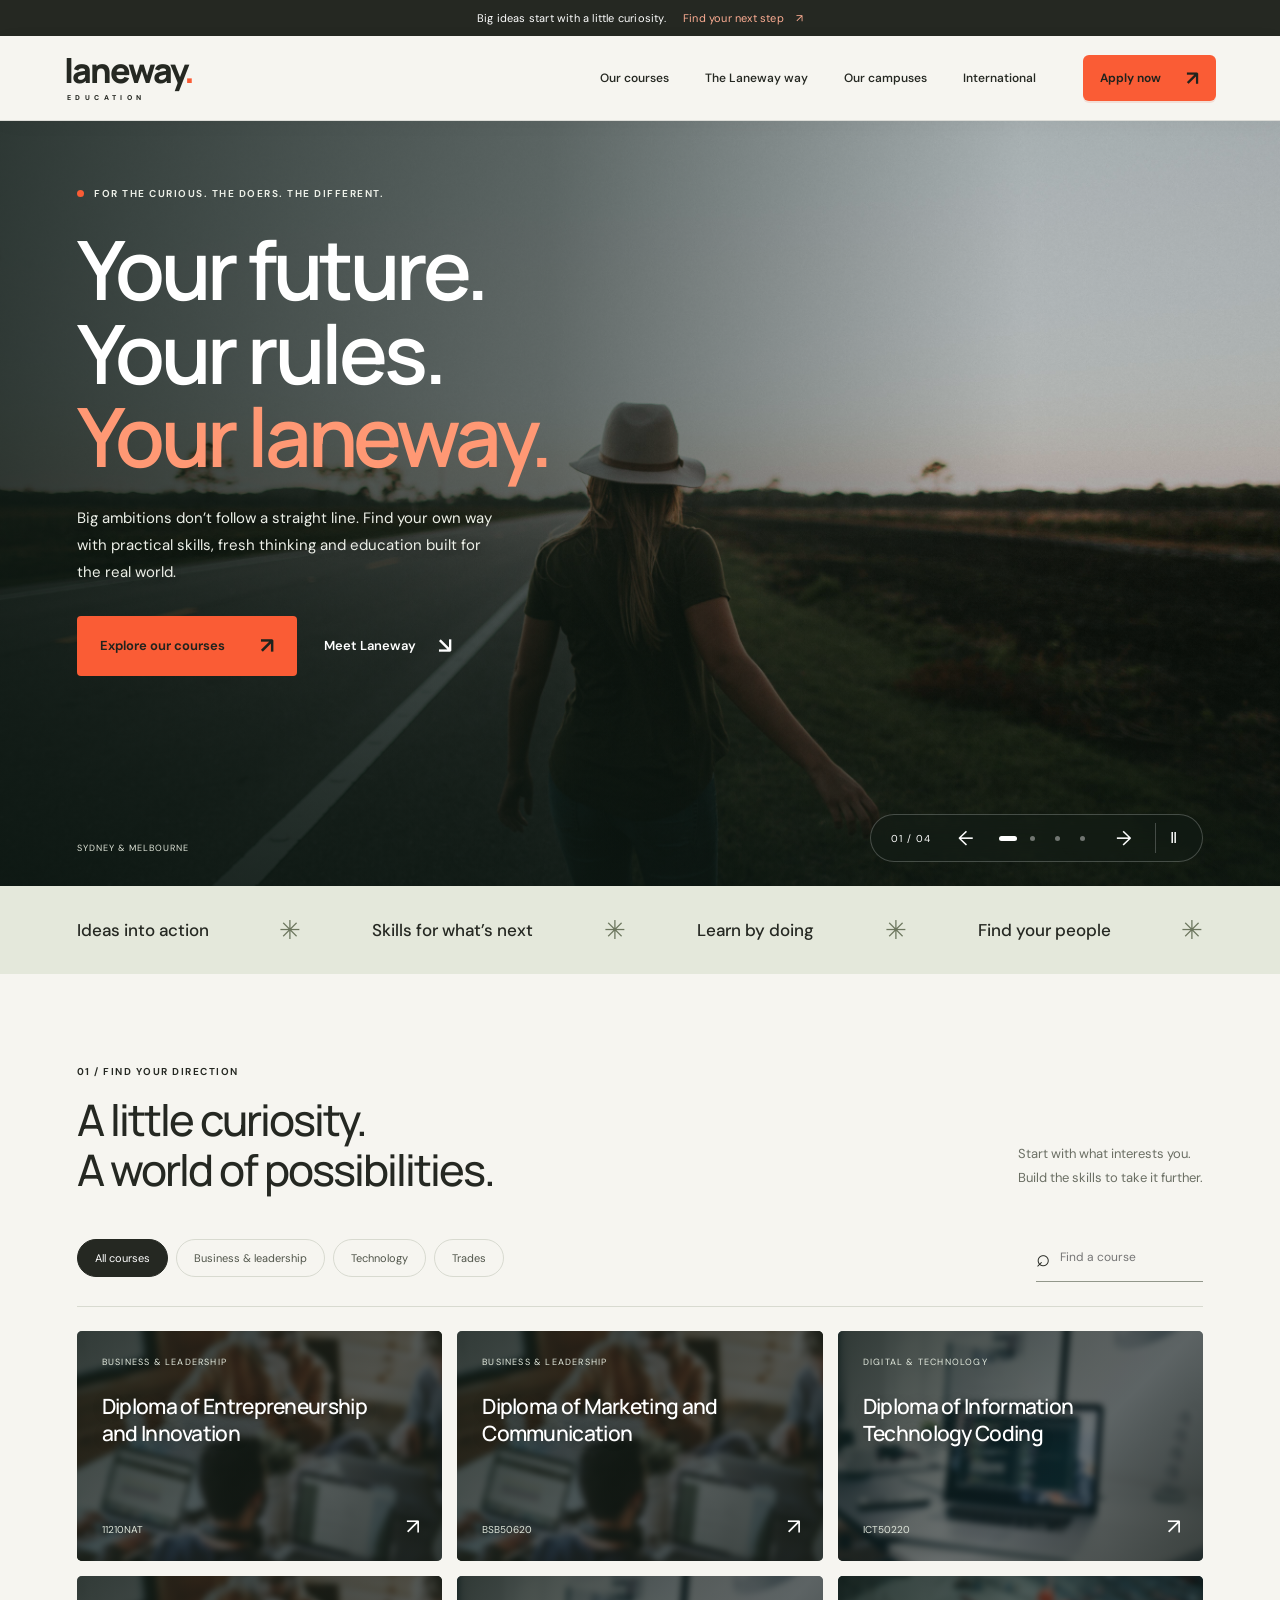
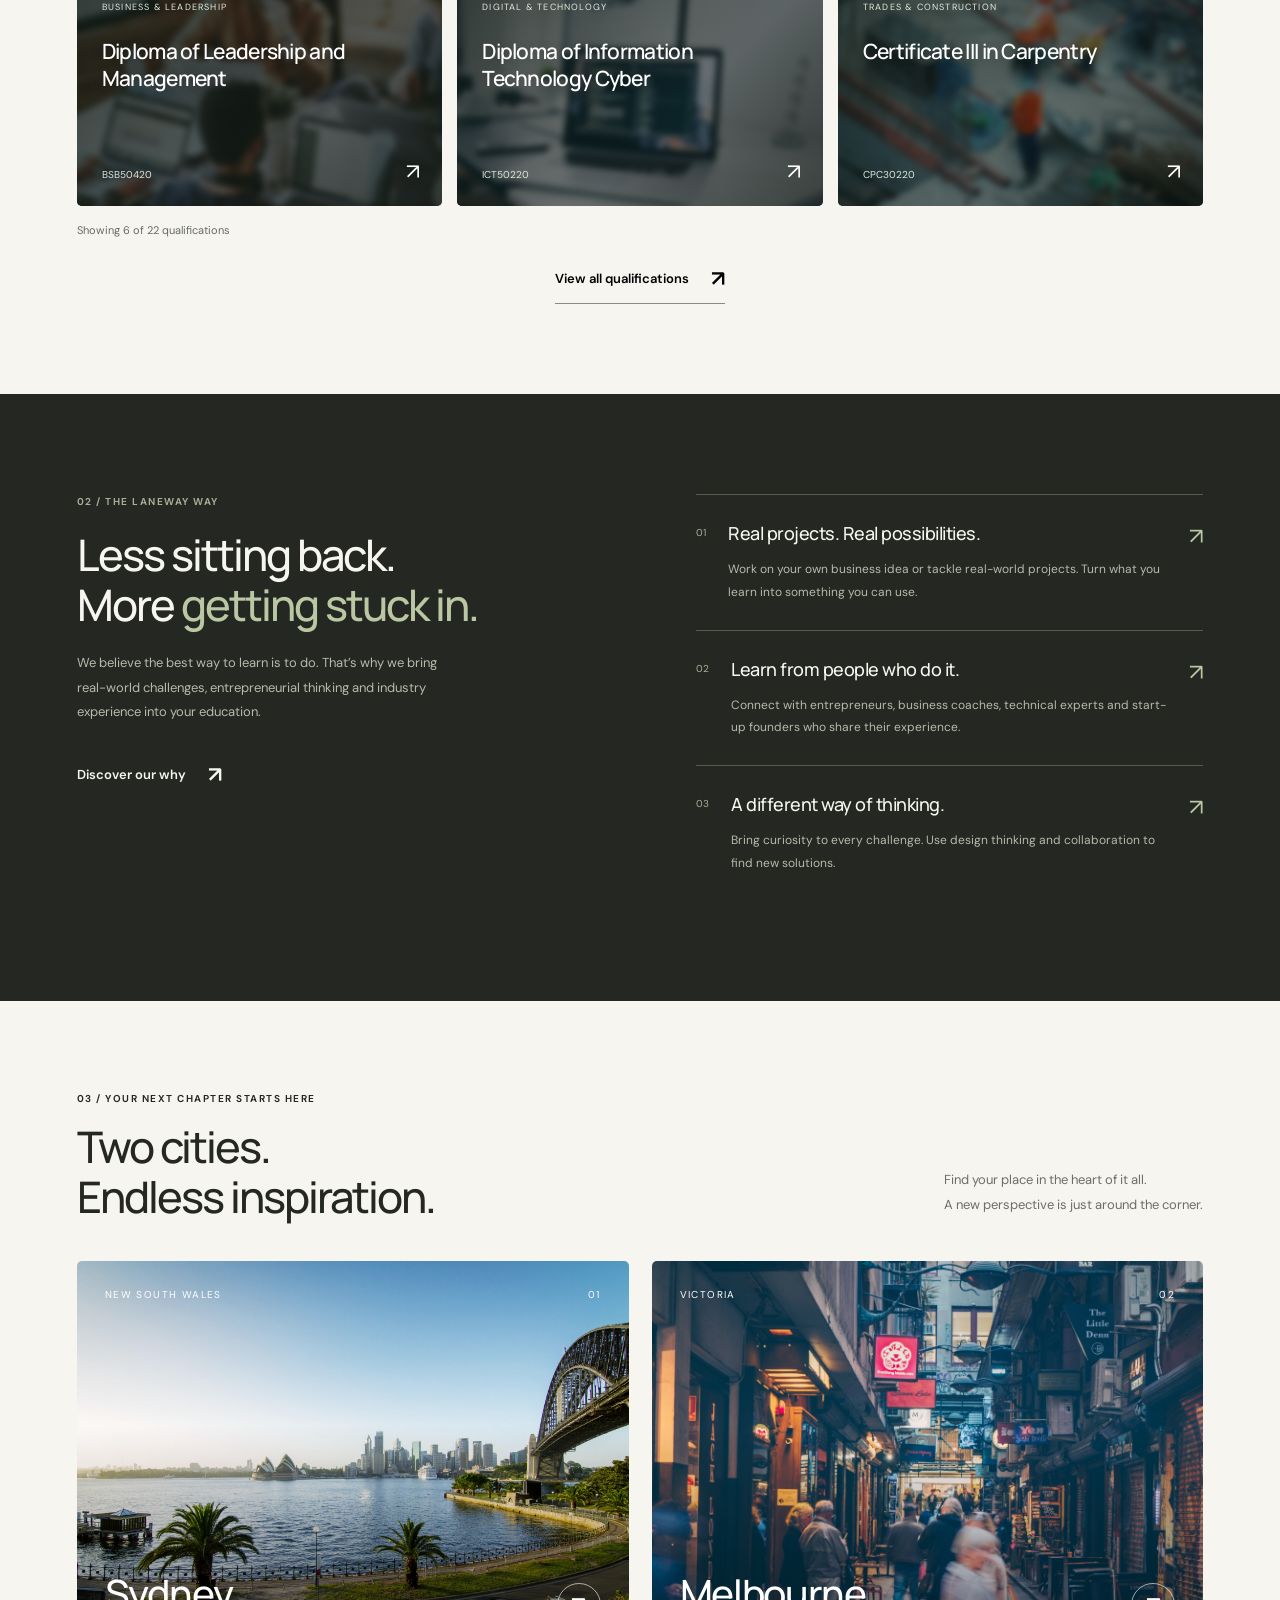
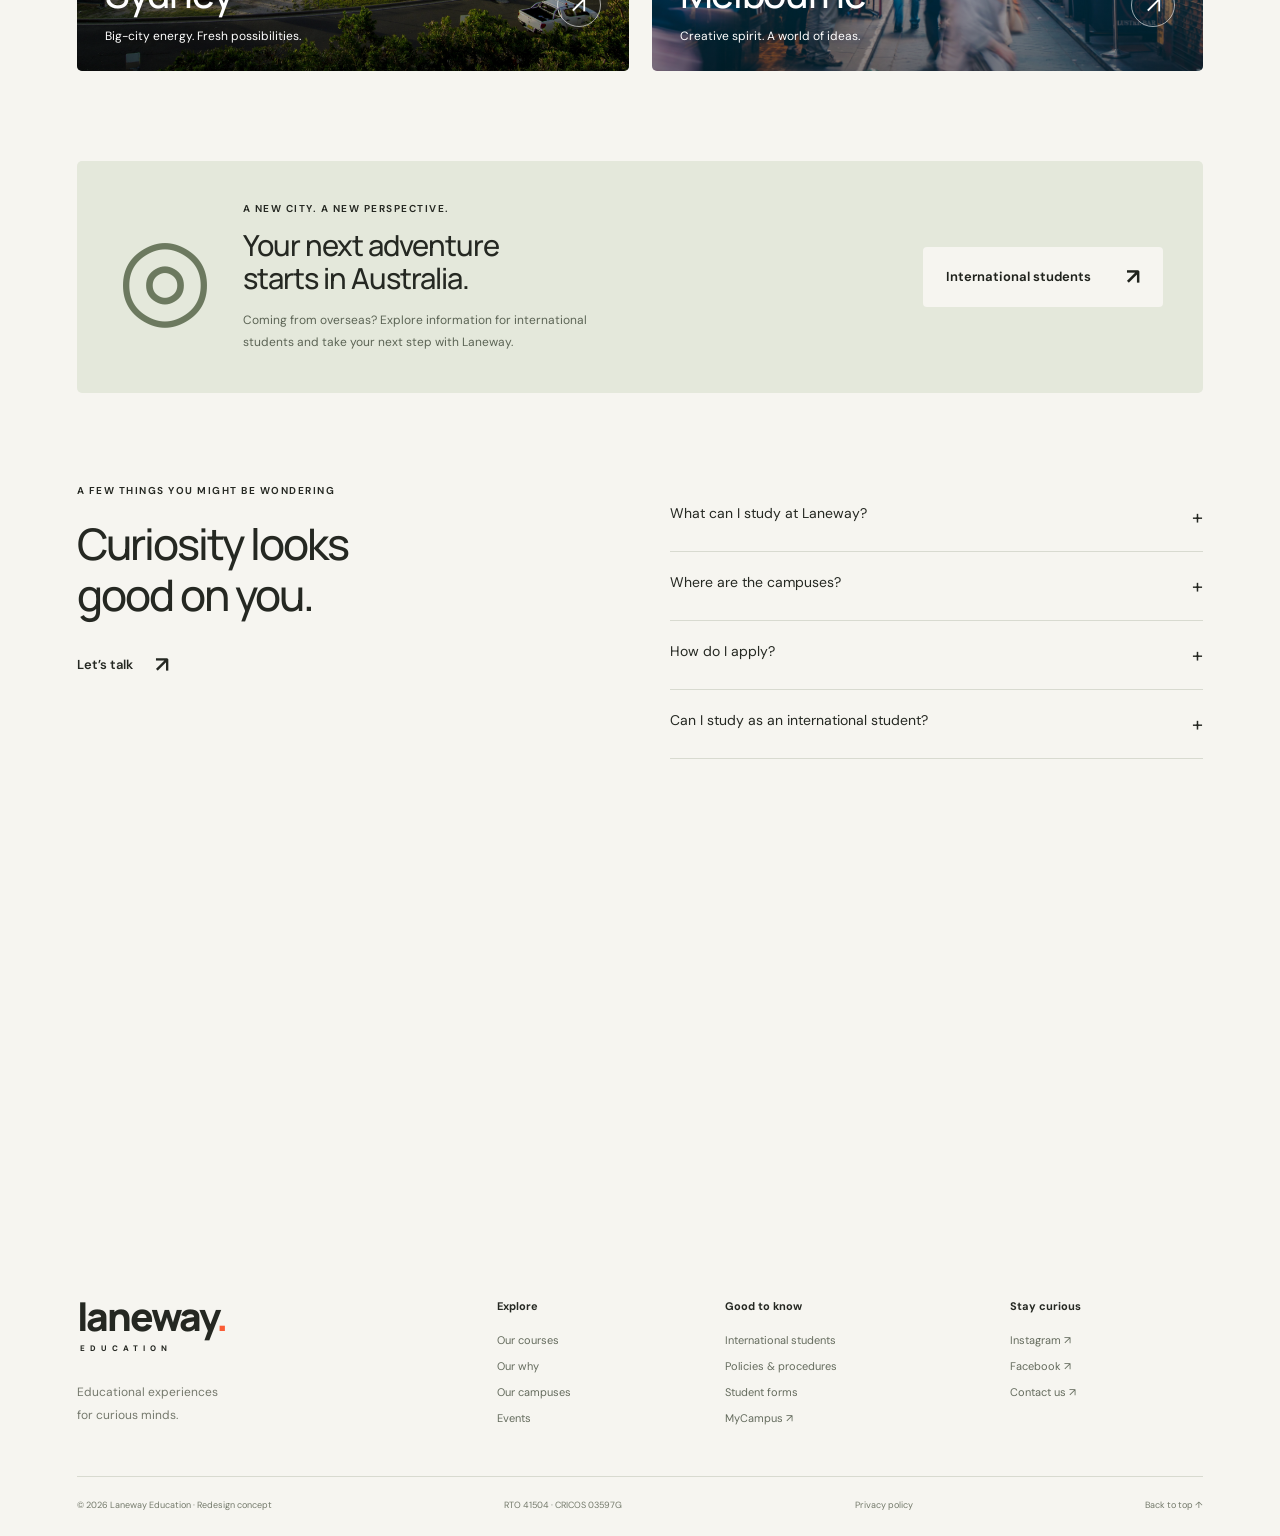
==== index.html @ 15b021ac "First draft" ====
<!doctype html>
<html lang="en"><head><meta charset="utf-8"><meta name="viewport" content="width=device-width,initial-scale=1"><meta name="description" content="Explore a different way to learn at Laneway Education. Discover courses in business, marketing, leadership, technology and trades in Sydney and Melbourne."><title>Laneway — Make your own way.</title><link rel="stylesheet" href="styles.css?v=carousel-5"><script defer src="app.js?v=carousel-5"></script></head>
<body><a class="skip" href="#main">Skip to content</a>
<div class="announcement">Big ideas start with a little curiosity. <a href="#courses">Find your next step <span>↗</span></a></div>
<header class="site-header"><div class="header-inner"><a href="index.html" class="brand" aria-label="Laneway Education home">laneway<span class="brand-dot">.</span><small>EDUCATION</small></a><button class="menu-toggle" aria-label="Open navigation" aria-expanded="false" aria-controls="navigation"><span class="menu-label">Menu</span><span class="menu-icon" aria-hidden="true"></span></button><nav id="navigation"><a href="#courses">Our courses</a><a href="#approach">The Laneway way</a><a href="#campuses">Our campuses</a><a href="https://laneway.edu.au/international-students/">International</a><a class="mobile-apply" href="https://www.apply.laneway.edu.au/">Start your application <span>↗</span></a></nav><a class="button small header-apply" href="https://www.apply.laneway.edu.au/">Apply now <span>↗</span></a></div></header>
<main id="main"><section class="hero"><div class="hero-copy"><div class="eyebrow"><span class="live-dot"></span> FOR THE CURIOUS. THE DOERS. THE DIFFERENT.</div><h1>Your future.<br>Your rules.<br><span>Your laneway.</span></h1><p>Big ambitions don’t follow a straight line. Find your own way with practical skills, fresh thinking and education built for the real world.</p><div class="hero-actions"><a class="button" href="#courses">Explore our courses <span>↗</span></a><a class="text-link" href="#approach">Meet Laneway <span>↘</span></a></div><div class="hero-bottom"><span>SYDNEY & MELBOURNE</span><span>Scroll to discover ↓</span></div></div><div class="hero-visual image-frame" aria-hidden="true"><img class="hero-slide is-active" src="assets/hero.jpg" alt="" fetchpriority="high"><img class="hero-slide" src="assets/hero-collaboration.jpg" alt=""><img class="hero-slide" src="assets/hero-learning.jpg" alt=""><img class="hero-slide" src="assets/sydney.jpg" alt=""><div class="image-shade"></div></div>
<div class="carousel-controls" role="group" aria-label="Hero slideshow controls"><span class="slide-count" aria-hidden="true">01 / 04</span><button class="slide-arrow" id="slide-prev" aria-label="Previous image">←</button><div class="slide-dots" role="group" aria-label="Choose hero image"><button class="is-active" aria-label="Show image 1: Your own path" aria-pressed="true"></button><button aria-label="Show image 2: Collaboration" aria-pressed="false"></button><button aria-label="Show image 3: Learning together" aria-pressed="false"></button><button aria-label="Show image 4: Sydney" aria-pressed="false"></button></div><button class="slide-arrow" id="slide-next" aria-label="Next image">→</button><button id="slide-pause" aria-label="Pause slideshow">Ⅱ</button></div><span class="sr-only" id="slide-announcement" aria-live="polite"></span></section>
<div class="subject-strip" aria-label="Study areas"><span>Ideas into action</span><i>✳</i><span>Skills for what’s next</span><i>✳</i><span>Learn by doing</span><i>✳</i><span>Find your people</span><i>✳</i></div>
<section class="courses section" id="courses"><div class="section-heading reveal"><div><div class="eyebrow">01 / FIND YOUR DIRECTION</div><h2>A little curiosity.<br>A world of possibilities.</h2></div><p>Start with what interests you.<br>Build the skills to take it further.</p></div><div class="course-tools"><div class="filters" role="group" aria-label="Filter courses"><button class="active" data-filter="All" aria-pressed="true">All courses</button><button data-filter="Business" aria-pressed="false">Business & leadership</button><button data-filter="Technology" aria-pressed="false">Technology</button><button data-filter="Trade" aria-pressed="false">Trades</button></div><label class="search"><span aria-hidden="true">⌕</span><input id="course-search" type="search" placeholder="Find a course" aria-label="Search courses"></label></div><div id="course-grid" class="course-grid"></div><p id="course-status" class="course-status" aria-live="polite"></p><button class="text-link more-courses" id="show-all">View all qualifications <span>↗</span></button></section>
<section class="approach section" id="approach"><div class="approach-intro reveal"><div class="eyebrow">02 / THE LANEWAY WAY</div><h2>Less sitting back.<br>More <em>getting stuck in.</em></h2><p>We believe the best way to learn is to do. That’s why we bring real-world challenges, entrepreneurial thinking and industry experience into your education.</p><a class="text-link" href="https://laneway.edu.au/our-why/">Discover our why <span>↗</span></a></div><div class="principles"><article class="reveal"><span>01</span><div><h3>Real projects. Real possibilities.</h3><p>Work on your own business idea or tackle real-world projects. Turn what you learn into something you can use.</p></div><b>↗</b></article><article class="reveal"><span>02</span><div><h3>Learn from people who do it.</h3><p>Connect with entrepreneurs, business coaches, technical experts and start-up founders who share their experience.</p></div><b>↗</b></article><article class="reveal"><span>03</span><div><h3>A different way of thinking.</h3><p>Bring curiosity to every challenge. Use design thinking and collaboration to find new solutions.</p></div><b>↗</b></article></div></section>
<section class="campuses section" id="campuses"><div class="section-heading reveal"><div><div class="eyebrow">03 / YOUR NEXT CHAPTER STARTS HERE</div><h2>Two cities.<br>Endless inspiration.</h2></div><p>Find your place in the heart of it all.<br>A new perspective is just around the corner.</p></div><div class="campus-grid"><a class="campus image-frame reveal" href="https://laneway.edu.au/sydney-campus/"><img src="assets/sydney.jpg" alt="Sydney harbour and city skyline" loading="lazy"><div class="image-shade"></div><div class="campus-top">NEW SOUTH WALES <span>01</span></div><div class="campus-bottom"><div><h3>Sydney</h3><p>Big-city energy. Fresh possibilities.</p></div><span class="circle-arrow">↗</span></div></a><a class="campus image-frame reveal" href="https://laneway.edu.au/melbourne-campus/"><img src="assets/melbourne.jpg" alt="Melbourne city architecture" loading="lazy"><div class="image-shade"></div><div class="campus-top">VICTORIA <span>02</span></div><div class="campus-bottom"><div><h3>Melbourne</h3><p>Creative spirit. A world of ideas.</p></div><span class="circle-arrow">↗</span></div></a></div></section>
<section class="international section reveal"><span class="globe" aria-hidden="true">◎</span><div><div class="eyebrow">A NEW CITY. A NEW PERSPECTIVE.</div><h2>Your next adventure<br>starts in Australia.</h2><p>Coming from overseas? Explore information for international students and take your next step with Laneway.</p></div><a class="button light" href="https://laneway.edu.au/international-students/">International students <span>↗</span></a></section>
<section class="faq section"><div><div class="eyebrow">A FEW THINGS YOU MIGHT BE WONDERING</div><h2>Curiosity looks<br>good on you.</h2><a class="text-link" href="https://laneway.edu.au/contact/">Let’s talk <span>↗</span></a></div><div class="questions"><details><summary>What can I study at Laneway?<span>+</span></summary><p>Explore qualifications in business, entrepreneurship, marketing, leadership, project management, information technology, cyber security and trades. Use the course finder above to explore individual qualifications.</p></details><details><summary>Where are the campuses?<span>+</span></summary><p>Laneway has campuses in Sydney and Melbourne. Visit each campus page for location details and information before planning a visit.</p></details><details><summary>How do I apply?<span>+</span></summary><p>Choose a course and review its entry requirements on the official course page. When you’re ready, <a href="https://www.apply.laneway.edu.au/">start an application</a> through Laneway’s application portal.</p></details><details><summary>Can I study as an international student?<span>+</span></summary><p>Laneway provides information for international applicants. <a href="https://laneway.edu.au/international-students/">Explore international student information</a> and confirm the requirements for your chosen course with the admissions team.</p></details></div></section>
<section class="final-cta section reveal"><div class="eyebrow">YOUR NEXT MOVE IS YOURS.</div><h2>Don’t just imagine it.<br>Make your <span>own way.</span></h2><a class="button" href="https://www.apply.laneway.edu.au/">Start your application <span>↗</span></a><a class="text-link" href="https://laneway.edu.au/contact/">Talk to our team <span>↗</span></a><span class="cta-star" aria-hidden="true">✳</span></section></main>
<footer class="section"><div class="footer-top"><div><a class="brand" href="index.html">laneway<span class="brand-dot">.</span><small>EDUCATION</small></a><p>Educational experiences<br>for curious minds.</p></div><div><h3>Explore</h3><a href="#courses">Our courses</a><a href="#approach">Our why</a><a href="#campuses">Our campuses</a><a href="https://laneway.edu.au/events/">Events</a></div><div><h3>Good to know</h3><a href="https://laneway.edu.au/international-students/">International students</a><a href="https://laneway.edu.au/policies/">Policies & procedures</a><a href="https://laneway.edu.au/forms/">Student forms</a><a href="https://mycampus.laneway.edu.au/login/index.php">MyCampus ↗</a></div><div><h3>Stay curious</h3><a href="https://www.instagram.com/lanewayeducation/">Instagram ↗</a><a href="https://www.facebook.com/lanewayeducation/">Facebook ↗</a><a href="https://laneway.edu.au/contact/">Contact us ↗</a></div></div><div class="footer-bottom"><span>© <span id="year"></span> Laneway Education · Redesign concept</span><span>RTO 41504 · CRICOS 03597G</span><a href="https://laneway.edu.au/privacy-policy/">Privacy policy</a><a href="#main">Back to top ↑</a></div></footer>
<dialog id="course-dialog"><button class="dialog-close" aria-label="Close course details">×</button><div class="eyebrow" id="dialog-category"></div><h2 id="dialog-title"></h2><p>Explore the full qualification, entry requirements, fees and available intakes on Laneway’s official course page.</p><a class="button" id="dialog-link">View course details <span>↗</span></a></dialog>
</body></html>
---- styles.css ----
@import url('https://fonts.googleapis.com/css2?family=DM+Sans:wght@400;450;500;550;600;650;700&family=Manrope:wght@400;500;600;650;700;750;800&display=swap');
:root{--paper:#f6f5f0;--ink:#252822;--orange:#fa5c35;--line:#d8dad0;--green:#e4e8db}*{box-sizing:border-box}html{scroll-behavior:smooth;scroll-padding-top:100px}body{margin:0;background:var(--paper);color:var(--ink);font-family:'DM Sans',sans-serif;font-size:15px}a{color:inherit;text-decoration:none}button,input{font:inherit}button,a,input,summary{-webkit-tap-highlight-color:transparent}button{cursor:pointer}a,button{-webkit-user-select:none}a:focus-visible,button:focus-visible,summary:focus-visible,input:focus-visible{outline:3px solid var(--orange);outline-offset:5px}.skip{position:fixed;top:-100px;z-index:20;padding:15px;background:white}.skip:focus{top:0}.announcement{padding:11px 24px;text-align:center;background:var(--ink);color:#fff;font-size:11px;letter-spacing:.2px}.announcement a{margin-left:14px;color:#fdad93}.announcement span{margin-left:9px}header{height:100px;padding:0 5%;display:flex;align-items:center;justify-content:space-between;border-bottom:1px solid var(--line);gap:30px;background:var(--paper)}.brand{font-family:'Manrope',sans-serif;font-size:39px;font-weight:800;letter-spacing:-2.3px;line-height:.9;display:inline-block}.brand-dot{color:var(--orange)}.brand small{display:block;font-family:'DM Sans',sans-serif;font-size:8px;letter-spacing:5px;margin-top:11px;margin-left:3px}nav{display:flex;gap:30px;font-size:12px;font-weight:600}nav a:hover,.text-link:hover{color:var(--orange)}.button{display:inline-flex;align-items:center;justify-content:space-between;gap:35px;background:var(--orange);color:#20231d;border:0;border-radius:4px;padding:19px 23px;font-weight:650;font-size:13px;transition:background .2s,transform .2s}.button:hover{background:#ff7958;transform:translateY(-2px)}.button span{font-size:22px;line-height:1}.button.small{padding:14px 19px}.menu-toggle{display:none}.hero{display:grid;grid-template-columns:1fr 1fr;min-height:650px;padding:28px 3% 36px 5%;gap:35px}.hero-copy{padding-top:38px;display:flex;flex-direction:column;align-items:flex-start}.eyebrow{font-size:10px;letter-spacing:1.5px;font-weight:650;line-height:1.6}.live-dot{display:inline-block;height:7px;width:7px;background:var(--orange);border-radius:50%;margin-right:7px}h1,h2,h3,p{margin:0}h1,h2,h3{font-family:'Manrope',sans-serif}h1{font-size:clamp(55px,5.6vw,86px);letter-spacing:-4.5px;font-weight:600;line-height:1.08;margin:25px 0}h1>span{color:var(--orange)}.hero-copy>p{max-width:390px;color:#65685f;line-height:1.8;font-size:14px}.hero-actions{display:flex;align-items:center;gap:27px;margin-top:30px}.text-link{font-size:13px;font-weight:600;display:inline-flex;gap:22px;align-items:center;background:none;border:0;padding:10px 0}.text-link span{font-size:22px}.hero-bottom{margin-top:auto;padding-top:35px;display:flex;justify-content:space-between;width:92%;font-size:9px;letter-spacing:1px;color:#696c62}.hero-visual{border-radius:6px;min-height:580px;position:relative}.image-frame{overflow:hidden;isolation:isolate}.image-frame img{width:100%;height:100%;object-fit:cover;position:absolute;inset:0;transition:transform 1.2s cubic-bezier(.2,.65,.3,1)}.image-frame:hover img{transform:scale(1.035)}.hero-visual img{object-position:55% center;animation:image-arrive 1.6s ease-out}.image-shade{position:absolute;inset:0;background:linear-gradient(180deg,rgba(0,0,0,.13),transparent 40%,rgba(0,0,0,.45))}.image-top{position:absolute;top:25px;left:25px;color:white;font-size:9px;letter-spacing:1.8px}.hero-note{position:absolute;right:22px;top:30%;display:flex;align-items:center;gap:13px;background:var(--green);padding:19px 21px;transform:rotate(4deg);font-size:12px;font-weight:500;line-height:1.5;box-shadow:0 5px 20px #0001}.asterisk{font-size:43px;color:var(--orange);line-height:1}.image-caption{position:absolute;bottom:25px;left:25px;right:25px;color:white;display:flex;justify-content:space-between;align-items:center;font-size:17px}.image-caption span{font-size:9px;letter-spacing:1px}.subject-strip{background:var(--green);display:flex;justify-content:space-around;align-items:center;gap:20px;padding:27px 4%;font-size:17px;font-weight:500}.subject-strip i{font-style:normal;color:#6c765e;font-size:26px}.section{padding:90px 6%}.section-heading{display:flex;justify-content:space-between;align-items:end;gap:30px;margin-bottom:38px}h2{font-size:clamp(33px,3.4vw,51px);font-weight:500;line-height:1.16;letter-spacing:-2px}.section-heading h2{margin-top:15px}.section-heading>p{color:#6b6f64;font-size:13px;line-height:1.9;padding-bottom:5px}.course-tools{display:flex;justify-content:space-between;align-items:center;gap:20px;padding-bottom:24px;border-bottom:1px solid var(--line)}.filters{display:flex;gap:8px;flex-wrap:wrap}.filters button{padding:11px 17px;border:1px solid var(--line);border-radius:25px;background:transparent;color:#50554a;font-size:11px}.filters button.active{background:var(--ink);color:white;border-color:var(--ink)}.search{display:flex;gap:8px;align-items:center;border-bottom:1px solid #92978b;padding:8px 0}.search span{font-size:24px}.search input{background:none;border:0;outline:none;width:145px;font-size:12px}.course-grid{display:grid;grid-template-columns:repeat(3,1fr);gap:15px;margin-top:24px}.course-card{text-align:left;background:#ebece3;min-height:230px;border:0;border-radius:5px;padding:25px;display:flex;flex-direction:column;align-items:flex-start;color:var(--ink);position:relative;transition:background .3s,transform .3s}.course-card:nth-child(3n+2){background:#ede6de}.course-card:nth-child(3n+3){background:#e3e9e7}.course-card:hover{transform:translateY(-4px);background:#dce2d3}.course-card .category{font-size:9px;letter-spacing:1.2px;text-transform:uppercase}.course-card h3{font-size:21px;letter-spacing:-.7px;line-height:1.3;font-weight:550;margin:25px 0 23px;padding-right:25px}.course-card .code{margin-top:auto;font-size:10px;color:#656d60}.course-card .arrow{position:absolute;right:22px;bottom:20px;font-size:22px}.course-status{font-size:11px;margin-top:17px;color:#666c60}.more-courses{display:flex;margin:17px auto 0;border-bottom:1px solid #888d80}.approach{background:var(--ink);color:var(--paper);display:grid;grid-template-columns:1fr 1fr;gap:10%;padding-top:100px;padding-bottom:100px}.approach .eyebrow{color:#a9b19b}.approach h2{margin:20px 0}.approach h2 em{font-style:normal;color:#b9c7a3}.approach-intro>p{color:#b5baac;line-height:1.9;max-width:370px;font-size:13px}.approach .text-link{margin-top:25px}.principles article{display:flex;gap:22px;border-top:1px solid #565b4f;padding:26px 0}.principles article>span{color:#a9b19b;font-size:10px;margin-top:5px}.principles h3{font-size:18px;font-weight:500;letter-spacing:-.5px}.principles p{font-size:12px;line-height:1.9;color:#b5baac;margin-top:13px}.principles b{font-weight:400;color:#b9c7a3;font-size:23px}.campus-grid{display:grid;grid-template-columns:1fr 1fr;gap:23px}.campus{height:410px;position:relative;border-radius:5px;color:white}.campus-top,.campus-bottom{position:absolute;left:28px;right:28px;display:flex;align-items:center;justify-content:space-between}.campus-top{top:27px;font-size:10px;letter-spacing:1.4px}.campus-bottom{bottom:27px}.campus h3{font-size:39px;font-weight:500;letter-spacing:-1.3px}.campus p{font-size:12px;margin-top:8px}.circle-arrow{height:44px;width:44px;display:grid;place-items:center;border:1px solid #ffffff99;border-radius:50%;font-size:24px}.international{margin:0 6%;padding:40px;background:var(--green);display:flex;align-items:center;gap:30px;border-radius:5px}.international .globe{font-size:110px;font-weight:400;line-height:1;color:#6c795f}.international h2{font-size:29px;letter-spacing:-1px;margin-top:12px}.international p{font-size:12px;line-height:1.8;max-width:370px;margin-top:14px;color:#5c6455}.international .button{margin-left:auto;white-space:nowrap}.button.light{background:var(--paper)}.faq{display:grid;grid-template-columns:1fr 1fr;gap:60px}.faq h2{margin:20px 0}.questions details{border-bottom:1px solid var(--line);padding:21px 0}.questions summary{list-style:none;cursor:pointer;display:flex;justify-content:space-between;gap:20px;font-size:14px}.questions summary::-webkit-details-marker{display:none}.questions summary span{font-size:20px}.questions details[open] summary span{transform:rotate(45deg)}.questions p{font-size:13px;line-height:1.9;color:#686e60;margin-top:18px}.questions p a{text-decoration:underline}.final-cta{background:#ecbba4;position:relative;overflow:hidden;padding-top:65px;padding-bottom:65px}.final-cta h2{font-size:clamp(40px,4.5vw,67px);margin:22px 0 28px;position:relative;z-index:1}.final-cta h2 span{color:#8d3a25}.final-cta .button{background:var(--ink);color:white;margin-right:25px;position:relative;z-index:1}.cta-star{position:absolute;right:8%;top:12%;font-size:280px;color:#d49477;line-height:1}footer.section{padding-bottom:25px;padding-top:60px}.footer-top{display:grid;grid-template-columns:2fr 1fr 1.3fr 1fr;gap:35px}.footer-top p{font-size:12px;line-height:1.9;color:#75796d;margin-top:25px}.footer-top h3{font-size:11px;font-family:inherit;margin-bottom:20px}.footer-top>div>a:not(.brand){display:block;font-size:11px;margin-top:12px;color:#646b5d}.footer-top a:hover{color:var(--orange)}.footer-bottom{border-top:1px solid var(--line);margin-top:50px;padding-top:22px;display:flex;justify-content:space-between;gap:20px;color:#73796a;font-size:9px}dialog{border:0;background:var(--paper);color:var(--ink);padding:50px;max-width:580px;width:calc(100% - 30px);border-radius:9px}dialog::backdrop{background:#20241dcc;backdrop-filter:blur(5px)}dialog h2{font-size:34px;margin:20px 0}dialog p{font-size:14px;line-height:1.8;margin-bottom:25px;color:#656b5d}.dialog-close{position:absolute;right:17px;top:12px;background:none;border:0;font-size:28px}.reveal{transition:opacity .8s ease,transform .8s ease}.js-motion .reveal:not(.visible){opacity:0;transform:translateY(20px)}@keyframes image-arrive{from{transform:scale(1.045)}to{transform:scale(1)}}
@media(min-width:1600px){body{max-width:1800px;margin:auto}.hero{min-height:750px}}
@media(max-width:1050px){nav{gap:18px}header{gap:20px}h1{letter-spacing:-3px}.hero{min-height:600px}.hero-visual{min-height:530px}.hero-actions{gap:15px}.hero-actions .button{gap:14px}.subject-strip{font-size:13px}.course-tools{align-items:flex-start}.filters{gap:5px}.filters button{padding:10px}.international{gap:20px}.international .globe{display:none}}
@media(max-width:760px){.announcement{font-size:9px;padding:10px}.announcement a{margin-left:5px}header{height:83px;padding:0 6%;position:relative;flex-wrap:wrap;z-index:5}.brand{font-size:33px}.brand small{font-size:7px}.header-apply{display:none}.menu-toggle{display:flex;gap:12px;background:none;border:0;font-size:12px;padding:12px 0}nav{display:none;position:absolute;top:83px;left:0;right:0;background:var(--paper);padding:25px 6%;border-bottom:1px solid var(--line);box-shadow:0 15px 20px #0001}nav.open{display:flex;flex-direction:column;gap:24px}.hero{grid-template-columns:1fr;padding:25px 6% 30px;gap:30px}.hero-copy{padding-top:10px}.eyebrow{font-size:9px}h1{font-size:62px;margin:24px 0;letter-spacing:-3.8px}.hero-copy>p{font-size:14px;max-width:360px}.hero-actions{gap:25px}.hero-bottom{width:100%;font-size:8px;padding-top:35px}.hero-visual{min-height:430px}.hero-note{top:25%}.subject-strip{display:grid;grid-template-columns:1fr auto 1fr auto;font-size:11px;gap:15px;padding:23px 6%}.subject-strip i{font-size:19px}.section{padding:60px 6%}.section-heading{display:block;margin-bottom:27px}h2{font-size:35px;letter-spacing:-1.6px}.section-heading>p{margin-top:20px;font-size:12px}.course-tools{flex-direction:column;gap:15px}.filters button{font-size:10px;padding:10px 12px}.search{width:100%}.search input{width:100%;padding:5px}.course-grid{grid-template-columns:1fr 1fr;gap:10px}.course-card{min-height:220px;padding:19px}.course-card h3{font-size:17px;padding:0;margin-top:23px}.course-card .category{font-size:8px}.approach{grid-template-columns:1fr;gap:35px}.approach-intro>p{max-width:100%}.principles article{padding:23px 0}.campus-grid{grid-template-columns:1fr}.campus{height:360px}.international{padding:30px;margin:0 6%;display:block}.international h2{font-size:30px}.international .button{margin-top:25px}.faq{grid-template-columns:1fr;gap:15px}.final-cta h2{font-size:40px}.cta-star{font-size:190px;right:-65px;top:23%}.final-cta .text-link{margin-top:17px;position:relative;z-index:1}.footer-top{grid-template-columns:1fr 1fr;gap:35px}.footer-bottom{flex-wrap:wrap;line-height:1.8;gap:10px}.footer-bottom>span:first-child{width:100%}dialog{padding:35px 25px}dialog h2{font-size:28px}}
@media(prefers-reduced-motion:reduce){html{scroll-behavior:auto}*,*::before,*::after{animation:none!important;transition:none!important}.js-motion .reveal:not(.visible){opacity:1;transform:none}.image-frame:hover img{transform:none}.course-card:hover,.button:hover{transform:none}}
@media(max-width:440px){h1{font-size:52px;letter-spacing:-3px}.hero-actions{width:100%;gap:17px}.hero-actions .button{padding:17px 15px;font-size:11px;gap:13px;white-space:nowrap}.hero-actions .text-link{font-size:11px;gap:10px;white-space:nowrap}.hero-visual{min-height:380px}.course-grid{grid-template-columns:1fr}.course-card{min-height:185px}.course-card h3{font-size:21px;max-width:250px}}

/* Soft photographic backgrounds keep course titles in the foreground. */
.course-card{isolation:isolate;overflow:hidden;color:#fff;background:#263129!important}
.course-card::before,.course-card::after{content:"";position:absolute;pointer-events:none;z-index:-1}
.course-card::before{inset:-12px;background-image:var(--course-image);background-size:cover;background-position:center;filter:blur(3px);transform:scale(1.04);transition:transform 900ms ease,filter 900ms ease}
.course-card::after{inset:0;background:linear-gradient(135deg,rgba(16,27,22,.82),rgba(17,25,22,.58) 60%,rgba(14,22,18,.79))}
.course-card[data-category="business"]{--course-image:url('assets/course-business.jpg')}
.course-card[data-category="technology"]{--course-image:url('assets/course-technology.jpg')}
.course-card[data-category="trade"]{--course-image:url('assets/course-trade.jpg')}
.course-card .category{color:#e4ebdf}
.course-card .code{color:#e0e7dc}
.course-card h3{text-shadow:0 1px 12px rgba(0,0,0,.18)}
.course-card:hover::before{transform:scale(1.085);filter:blur(2px)}
.course-card .arrow{color:#fff}
@media(prefers-reduced-motion:reduce){.course-card:hover::before{transform:scale(1.04);filter:blur(3px)}}

/* Edge-to-edge photographic hero. */
body{max-width:none}
.hero{position:relative;isolation:isolate;display:flex;min-height:720px;min-height:min(820px,calc(100svh - 135px));padding:65px 6% 32px;overflow:hidden;background:#252d27;color:#fff}
.hero-visual{position:absolute;inset:0;z-index:-1;min-height:0;border-radius:0;pointer-events:none}
.hero-visual img{object-position:center 57%;animation:wide-hero-arrive 2s ease-out}
.hero-visual .image-shade{background:linear-gradient(90deg,rgba(12,23,18,.78) 0%,rgba(12,23,18,.56) 38%,rgba(12,23,18,.08) 75%),linear-gradient(0deg,rgba(12,23,18,.52),transparent 45%)}
.hero-visual .image-top,.hero-visual .hero-note,.hero-visual .image-caption{display:none}
.hero-copy{padding:0;width:100%;align-self:stretch}
.hero h1{font-size:clamp(64px,6.4vw,98px);line-height:1.02;letter-spacing:-4px;margin:26px 0}
.hero h1>span{color:#ff9874}
.hero-copy>p{color:#edf0e8;max-width:430px;font-size:15px;text-shadow:0 1px 8px #0004}
.hero .eyebrow{color:#edf0e8}
.hero .text-link{color:white}
.hero .text-link:hover{color:#ffb096}
.hero-bottom{width:100%;color:#e0e5d9;padding-top:40px;margin-top:auto}
@keyframes wide-hero-arrive{from{transform:scale(1.035)}to{transform:scale(1)}}
@media(max-width:760px){.hero{min-height:690px;padding:52px 6% 28px}.hero h1{font-size:clamp(48px,8.8vw,66px);letter-spacing:-2.8px}.hero-visual img{object-position:62% center}.hero-visual .image-shade{background:linear-gradient(90deg,rgba(12,23,18,.77),rgba(12,23,18,.25)),linear-gradient(0deg,rgba(12,23,18,.55),transparent)}.hero-copy>p{max-width:360px;font-size:14px}.hero-bottom{font-size:8px}.hero-actions{flex-wrap:wrap}}
@media(prefers-reduced-motion:reduce){.hero-visual img{animation:none}}

/* Compact, balanced navigation across desktop and mobile. */
.site-header{height:auto;padding:0 5%;position:sticky;top:0;z-index:20;background:rgba(246,245,240,.97);backdrop-filter:blur(18px);border-bottom:1px solid rgba(37,40,34,.12);box-shadow:0 3px 18px rgba(25,35,25,.035);display:block}
.header-inner{width:100%;max-width:1440px;min-height:84px;margin:0 auto;display:flex;align-items:center;gap:32px}
.site-header .brand{flex-shrink:0;font-size:34px;letter-spacing:-2px;line-height:.9;padding:8px 0}
.site-header .brand small{font-size:7px;letter-spacing:4.4px;margin-top:9px}
.site-header nav{margin-left:auto;display:flex;align-items:center;gap:6px}
.site-header nav>a{position:relative;display:block;padding:13px 15px;border-radius:6px;font-size:12px;font-weight:550;white-space:nowrap;transition:background .2s,color .2s}
.site-header nav>a:hover{background:#e9eade;color:#303b29}
.site-header nav>a::after{content:"";position:absolute;bottom:7px;left:15px;right:15px;height:2px;background:var(--orange);transform:scaleX(0);transform-origin:left;transition:transform .2s}
.site-header nav>a:hover::after,.site-header nav>a:focus-visible::after{transform:scaleX(1)}
.site-header .header-apply{padding:13px 17px;font-size:12px;gap:25px;border-radius:6px;white-space:nowrap;flex-shrink:0;box-shadow:0 2px 0 #d64c2920}
.site-header .header-apply span{font-size:20px}
.site-header nav .mobile-apply{display:none}
.site-header .menu-toggle{display:none}
@media(max-width:1050px){.header-inner{gap:16px}.site-header nav{gap:0}.site-header nav>a{padding:12px 10px;font-size:11px}.site-header .header-apply{gap:16px}}
@media(max-width:850px){.site-header{padding:0 6%}.header-inner{min-height:76px;justify-content:space-between}.site-header .brand{font-size:31px}.site-header .header-apply{display:none}.site-header .menu-toggle{display:flex;align-items:center;gap:13px;padding:12px 14px;border:1px solid #d8dace;border-radius:6px;background:transparent;font-size:12px;color:var(--ink)}.menu-icon{width:19px;height:12px;position:relative;border-top:1.5px solid currentColor;border-bottom:1.5px solid currentColor;transition:transform .2s}.menu-toggle[aria-expanded="true"] .menu-icon{transform:rotate(45deg);height:0;border-bottom:0}.menu-toggle[aria-expanded="true"] .menu-icon::after{content:"";position:absolute;left:9px;top:-10px;width:1.5px;height:19px;background:currentColor}.site-header nav{display:none;position:absolute;top:100%;left:0;right:0;margin:0;padding:12px 6% 24px;background:var(--paper);border-bottom:1px solid var(--line);box-shadow:0 14px 20px #20282014}.site-header nav.open{display:flex;flex-direction:column;align-items:stretch;gap:0}.site-header nav>a{padding:18px 0;font-size:15px;border-radius:0;border-bottom:1px solid var(--line)}.site-header nav>a:hover{background:transparent;color:#a33a21}.site-header nav>a::after{display:none}.site-header nav .mobile-apply{display:flex;justify-content:space-between;margin-top:18px;padding:16px 18px;background:var(--orange);border:0;border-radius:6px;font-size:13px}.site-header nav .mobile-apply:hover{background:#ff7958;color:var(--ink)}}

/* A quiet photographic carousel; headings stay steady between images. */
.hero-visual .hero-slide{opacity:0;transform:scale(1.035);transition:opacity 1.2s ease,transform 7s linear;animation:none;object-position:center 55%}
.hero-visual .hero-slide.is-active{opacity:1;transform:scale(1)}
.hero-visual .hero-slide:nth-child(2),.hero-visual .hero-slide:nth-child(3){object-position:center 45%}
.hero-visual .image-shade{z-index:1;background:linear-gradient(90deg,rgba(12,23,18,.82),rgba(12,23,18,.58) 43%,rgba(12,23,18,.15) 80%),linear-gradient(0deg,rgba(12,23,18,.6),transparent 50%)}
.hero-bottom{padding-right:320px}
.hero-bottom>span:last-child{display:none}
.carousel-controls{position:absolute;bottom:24px;right:6%;display:flex;align-items:center;gap:15px;background:rgba(20,31,25,.38);border:1px solid #ffffff38;border-radius:40px;padding:8px 12px 8px 20px;backdrop-filter:blur(12px);color:white}
.carousel-controls button{background:none;border:0;color:white;display:grid;place-items:center;width:30px;height:30px;padding:0;border-radius:50%;transition:background .2s}
.carousel-controls button:hover{background:#ffffff25}
.carousel-controls .slide-arrow{font-size:20px}
.slide-count{font-size:10px;letter-spacing:1px;min-width:45px}
.slide-dots{display:flex;align-items:center;gap:2px}
.slide-dots button{width:23px;height:30px;position:relative}
.slide-dots button::before{content:"";height:5px;width:5px;background:#ffffff66;border-radius:5px;transition:width .3s,background .3s}
.slide-dots button.is-active::before{width:18px;background:#fff}
#slide-pause{font-size:15px;border-left:1px solid #ffffff38;border-radius:0;width:35px;margin-left:1px}
.sr-only{position:absolute;width:1px;height:1px;padding:0;margin:-1px;overflow:hidden;clip:rect(0,0,0,0);white-space:nowrap;border:0}
@media(max-width:760px){.hero{padding-bottom:93px}.hero-bottom{padding-right:0;padding-top:30px}.carousel-controls{left:6%;right:auto;bottom:22px;gap:10px;padding:6px 10px 6px 17px}.hero-visual .hero-slide{object-position:60% center}}
@media(prefers-reduced-motion:reduce){.hero-visual .hero-slide{transition:none;transform:none}.hero-visual .hero-slide.is-active{transform:none}}
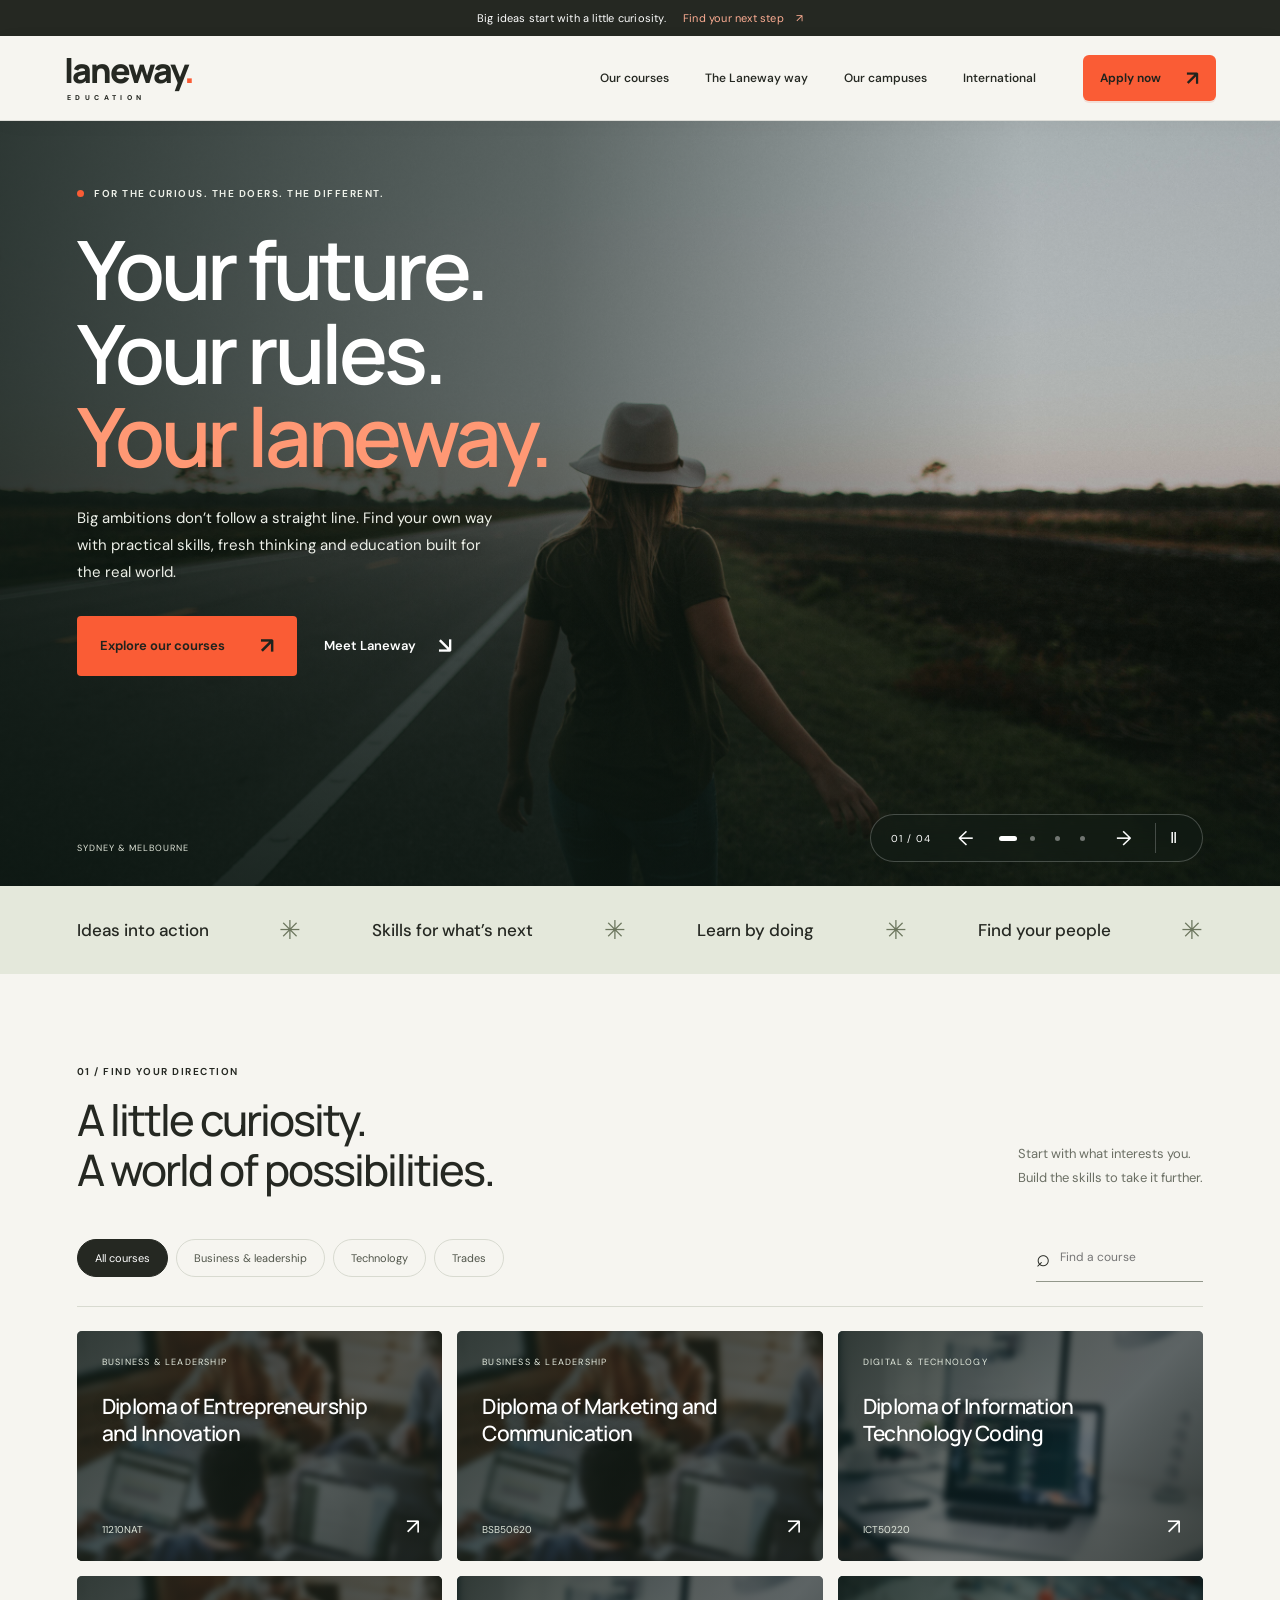
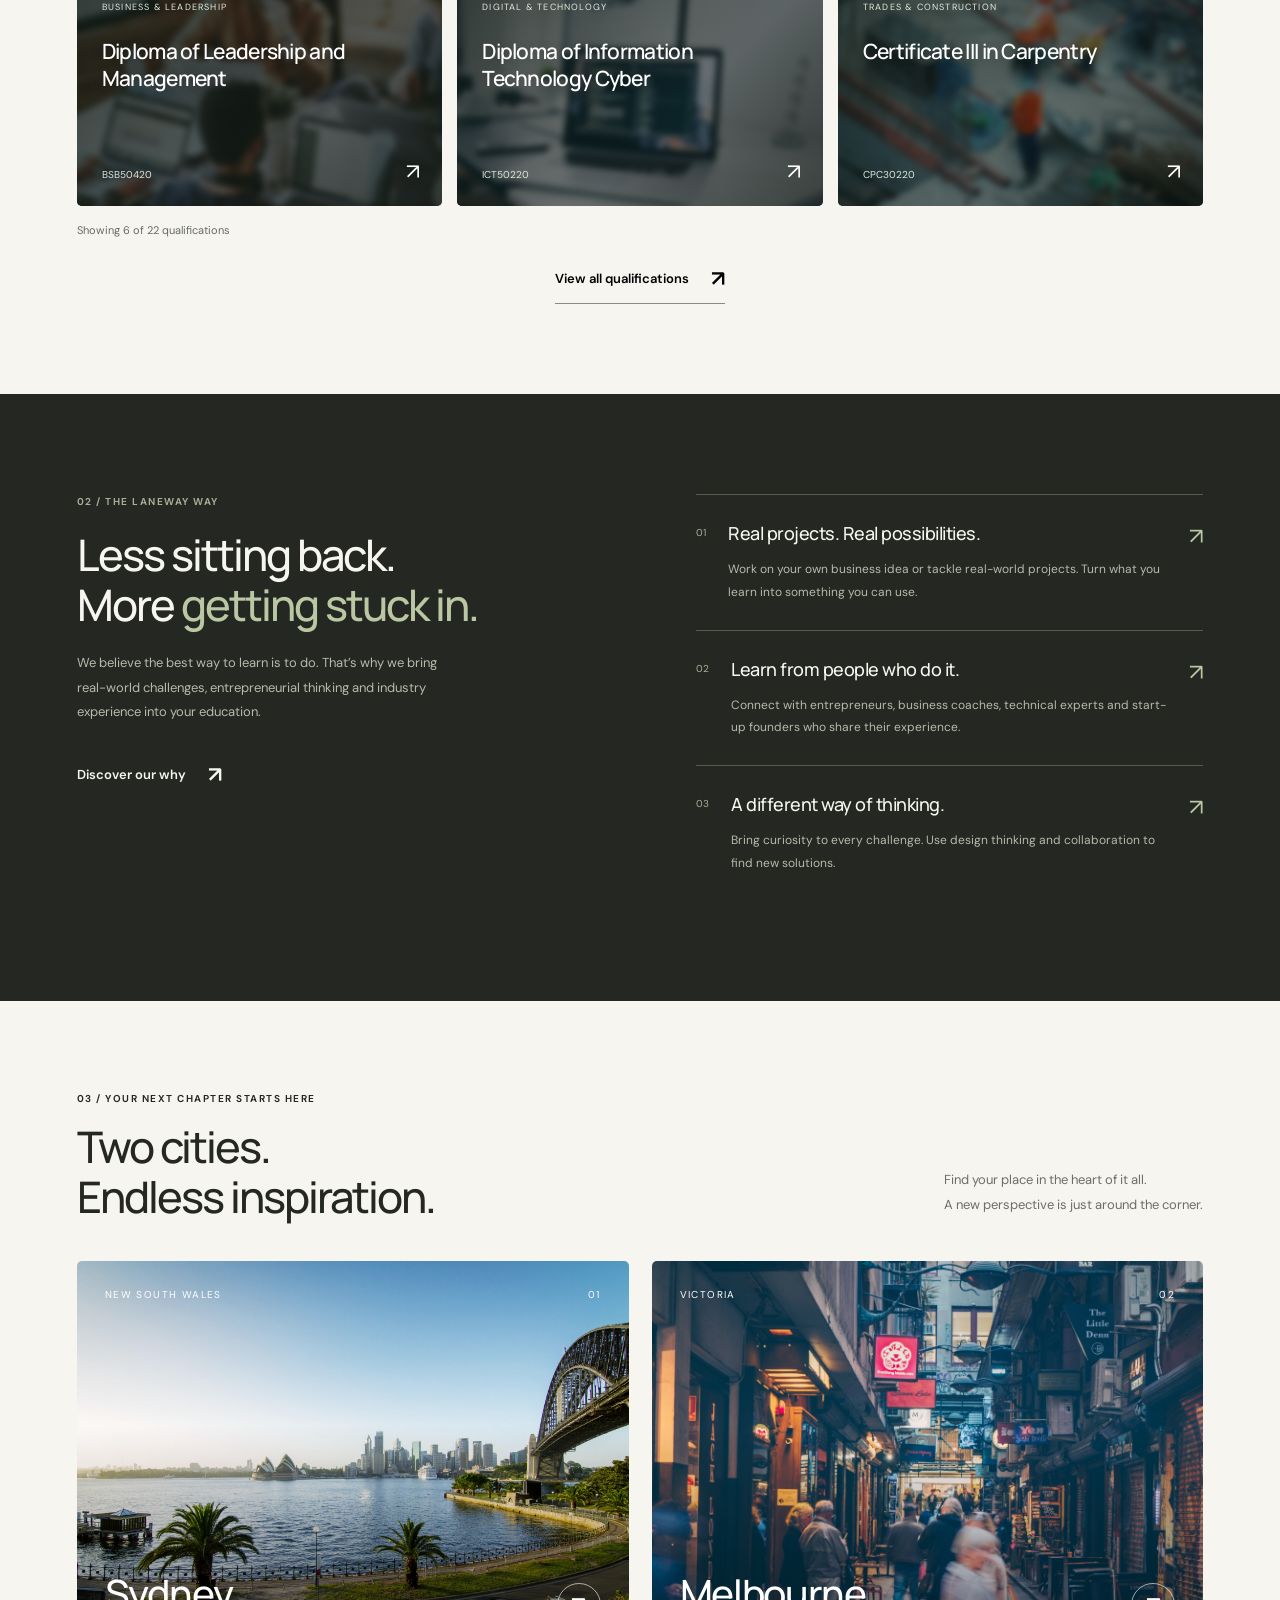
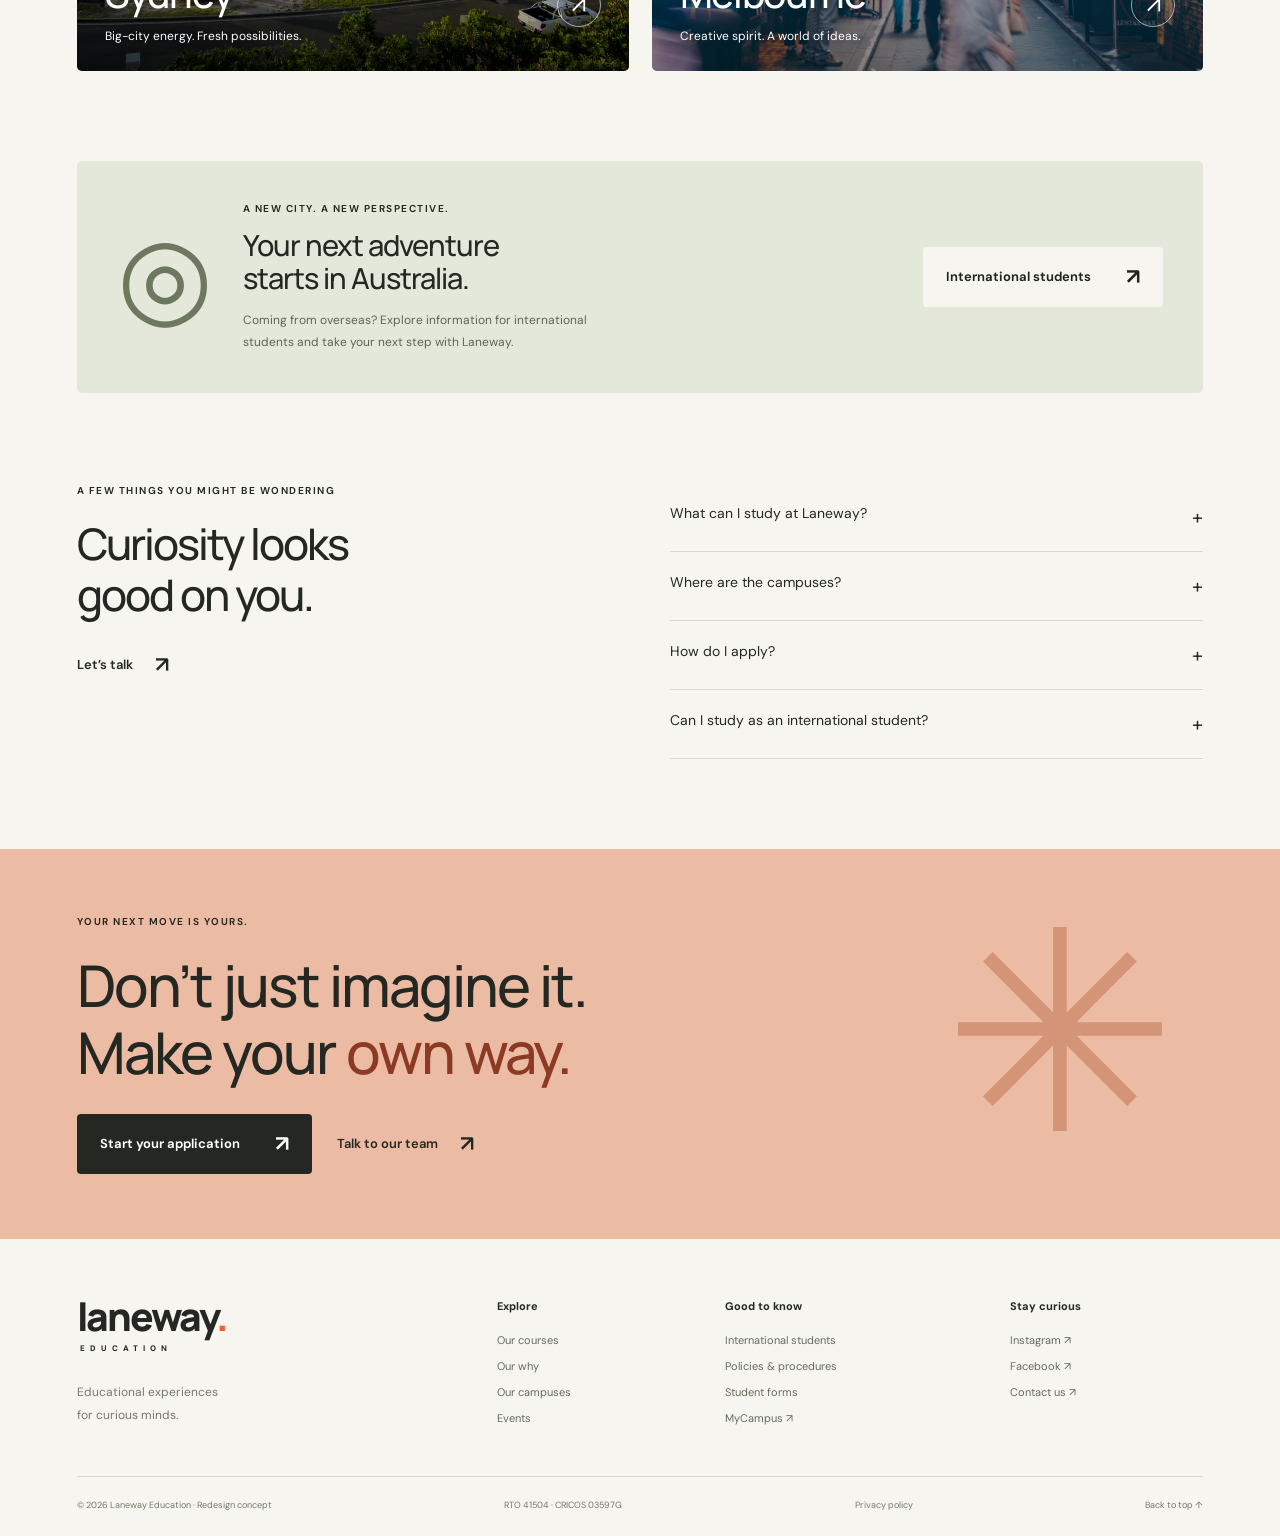
==== commit 95293485: "Add redesigned Sydney and Melbourne campus pages" ====
--- a/index.html
+++ b/index.html
@@ -8,7 +8,7 @@
 <div class="subject-strip" aria-label="Study areas"><span>Ideas into action</span><i>✳</i><span>Skills for what’s next</span><i>✳</i><span>Learn by doing</span><i>✳</i><span>Find your people</span><i>✳</i></div>
 <section class="courses section" id="courses"><div class="section-heading reveal"><div><div class="eyebrow">01 / FIND YOUR DIRECTION</div><h2>A little curiosity.<br>A world of possibilities.</h2></div><p>Start with what interests you.<br>Build the skills to take it further.</p></div><div class="course-tools"><div class="filters" role="group" aria-label="Filter courses"><button class="active" data-filter="All" aria-pressed="true">All courses</button><button data-filter="Business" aria-pressed="false">Business & leadership</button><button data-filter="Technology" aria-pressed="false">Technology</button><button data-filter="Trade" aria-pressed="false">Trades</button></div><label class="search"><span aria-hidden="true">⌕</span><input id="course-search" type="search" placeholder="Find a course" aria-label="Search courses"></label></div><div id="course-grid" class="course-grid"></div><p id="course-status" class="course-status" aria-live="polite"></p><button class="text-link more-courses" id="show-all">View all qualifications <span>↗</span></button></section>
 <section class="approach section" id="approach"><div class="approach-intro reveal"><div class="eyebrow">02 / THE LANEWAY WAY</div><h2>Less sitting back.<br>More <em>getting stuck in.</em></h2><p>We believe the best way to learn is to do. That’s why we bring real-world challenges, entrepreneurial thinking and industry experience into your education.</p><a class="text-link" href="https://laneway.edu.au/our-why/">Discover our why <span>↗</span></a></div><div class="principles"><article class="reveal"><span>01</span><div><h3>Real projects. Real possibilities.</h3><p>Work on your own business idea or tackle real-world projects. Turn what you learn into something you can use.</p></div><b>↗</b></article><article class="reveal"><span>02</span><div><h3>Learn from people who do it.</h3><p>Connect with entrepreneurs, business coaches, technical experts and start-up founders who share their experience.</p></div><b>↗</b></article><article class="reveal"><span>03</span><div><h3>A different way of thinking.</h3><p>Bring curiosity to every challenge. Use design thinking and collaboration to find new solutions.</p></div><b>↗</b></article></div></section>
-<section class="campuses section" id="campuses"><div class="section-heading reveal"><div><div class="eyebrow">03 / YOUR NEXT CHAPTER STARTS HERE</div><h2>Two cities.<br>Endless inspiration.</h2></div><p>Find your place in the heart of it all.<br>A new perspective is just around the corner.</p></div><div class="campus-grid"><a class="campus image-frame reveal" href="https://laneway.edu.au/sydney-campus/"><img src="assets/sydney.jpg" alt="Sydney harbour and city skyline" loading="lazy"><div class="image-shade"></div><div class="campus-top">NEW SOUTH WALES <span>01</span></div><div class="campus-bottom"><div><h3>Sydney</h3><p>Big-city energy. Fresh possibilities.</p></div><span class="circle-arrow">↗</span></div></a><a class="campus image-frame reveal" href="https://laneway.edu.au/melbourne-campus/"><img src="assets/melbourne.jpg" alt="Melbourne city architecture" loading="lazy"><div class="image-shade"></div><div class="campus-top">VICTORIA <span>02</span></div><div class="campus-bottom"><div><h3>Melbourne</h3><p>Creative spirit. A world of ideas.</p></div><span class="circle-arrow">↗</span></div></a></div></section>
+<section class="campuses section" id="campuses"><div class="section-heading reveal"><div><div class="eyebrow">03 / YOUR NEXT CHAPTER STARTS HERE</div><h2>Two cities.<br>Endless inspiration.</h2></div><p>Find your place in the heart of it all.<br>A new perspective is just around the corner.</p></div><div class="campus-grid"><a class="campus image-frame reveal" href="sydney-campus.html"><img src="assets/sydney.jpg" alt="Sydney harbour and city skyline" loading="lazy"><div class="image-shade"></div><div class="campus-top">NEW SOUTH WALES <span>01</span></div><div class="campus-bottom"><div><h3>Sydney</h3><p>Big-city energy. Fresh possibilities.</p></div><span class="circle-arrow">↗</span></div></a><a class="campus image-frame reveal" href="melbourne-campus.html"><img src="assets/melbourne.jpg" alt="Melbourne city architecture" loading="lazy"><div class="image-shade"></div><div class="campus-top">VICTORIA <span>02</span></div><div class="campus-bottom"><div><h3>Melbourne</h3><p>Creative spirit. A world of ideas.</p></div><span class="circle-arrow">↗</span></div></a></div></section>
 <section class="international section reveal"><span class="globe" aria-hidden="true">◎</span><div><div class="eyebrow">A NEW CITY. A NEW PERSPECTIVE.</div><h2>Your next adventure<br>starts in Australia.</h2><p>Coming from overseas? Explore information for international students and take your next step with Laneway.</p></div><a class="button light" href="https://laneway.edu.au/international-students/">International students <span>↗</span></a></section>
 <section class="faq section"><div><div class="eyebrow">A FEW THINGS YOU MIGHT BE WONDERING</div><h2>Curiosity looks<br>good on you.</h2><a class="text-link" href="https://laneway.edu.au/contact/">Let’s talk <span>↗</span></a></div><div class="questions"><details><summary>What can I study at Laneway?<span>+</span></summary><p>Explore qualifications in business, entrepreneurship, marketing, leadership, project management, information technology, cyber security and trades. Use the course finder above to explore individual qualifications.</p></details><details><summary>Where are the campuses?<span>+</span></summary><p>Laneway has campuses in Sydney and Melbourne. Visit each campus page for location details and information before planning a visit.</p></details><details><summary>How do I apply?<span>+</span></summary><p>Choose a course and review its entry requirements on the official course page. When you’re ready, <a href="https://www.apply.laneway.edu.au/">start an application</a> through Laneway’s application portal.</p></details><details><summary>Can I study as an international student?<span>+</span></summary><p>Laneway provides information for international applicants. <a href="https://laneway.edu.au/international-students/">Explore international student information</a> and confirm the requirements for your chosen course with the admissions team.</p></details></div></section>
 <section class="final-cta section reveal"><div class="eyebrow">YOUR NEXT MOVE IS YOURS.</div><h2>Don’t just imagine it.<br>Make your <span>own way.</span></h2><a class="button" href="https://www.apply.laneway.edu.au/">Start your application <span>↗</span></a><a class="text-link" href="https://laneway.edu.au/contact/">Talk to our team <span>↗</span></a><span class="cta-star" aria-hidden="true">✳</span></section></main>
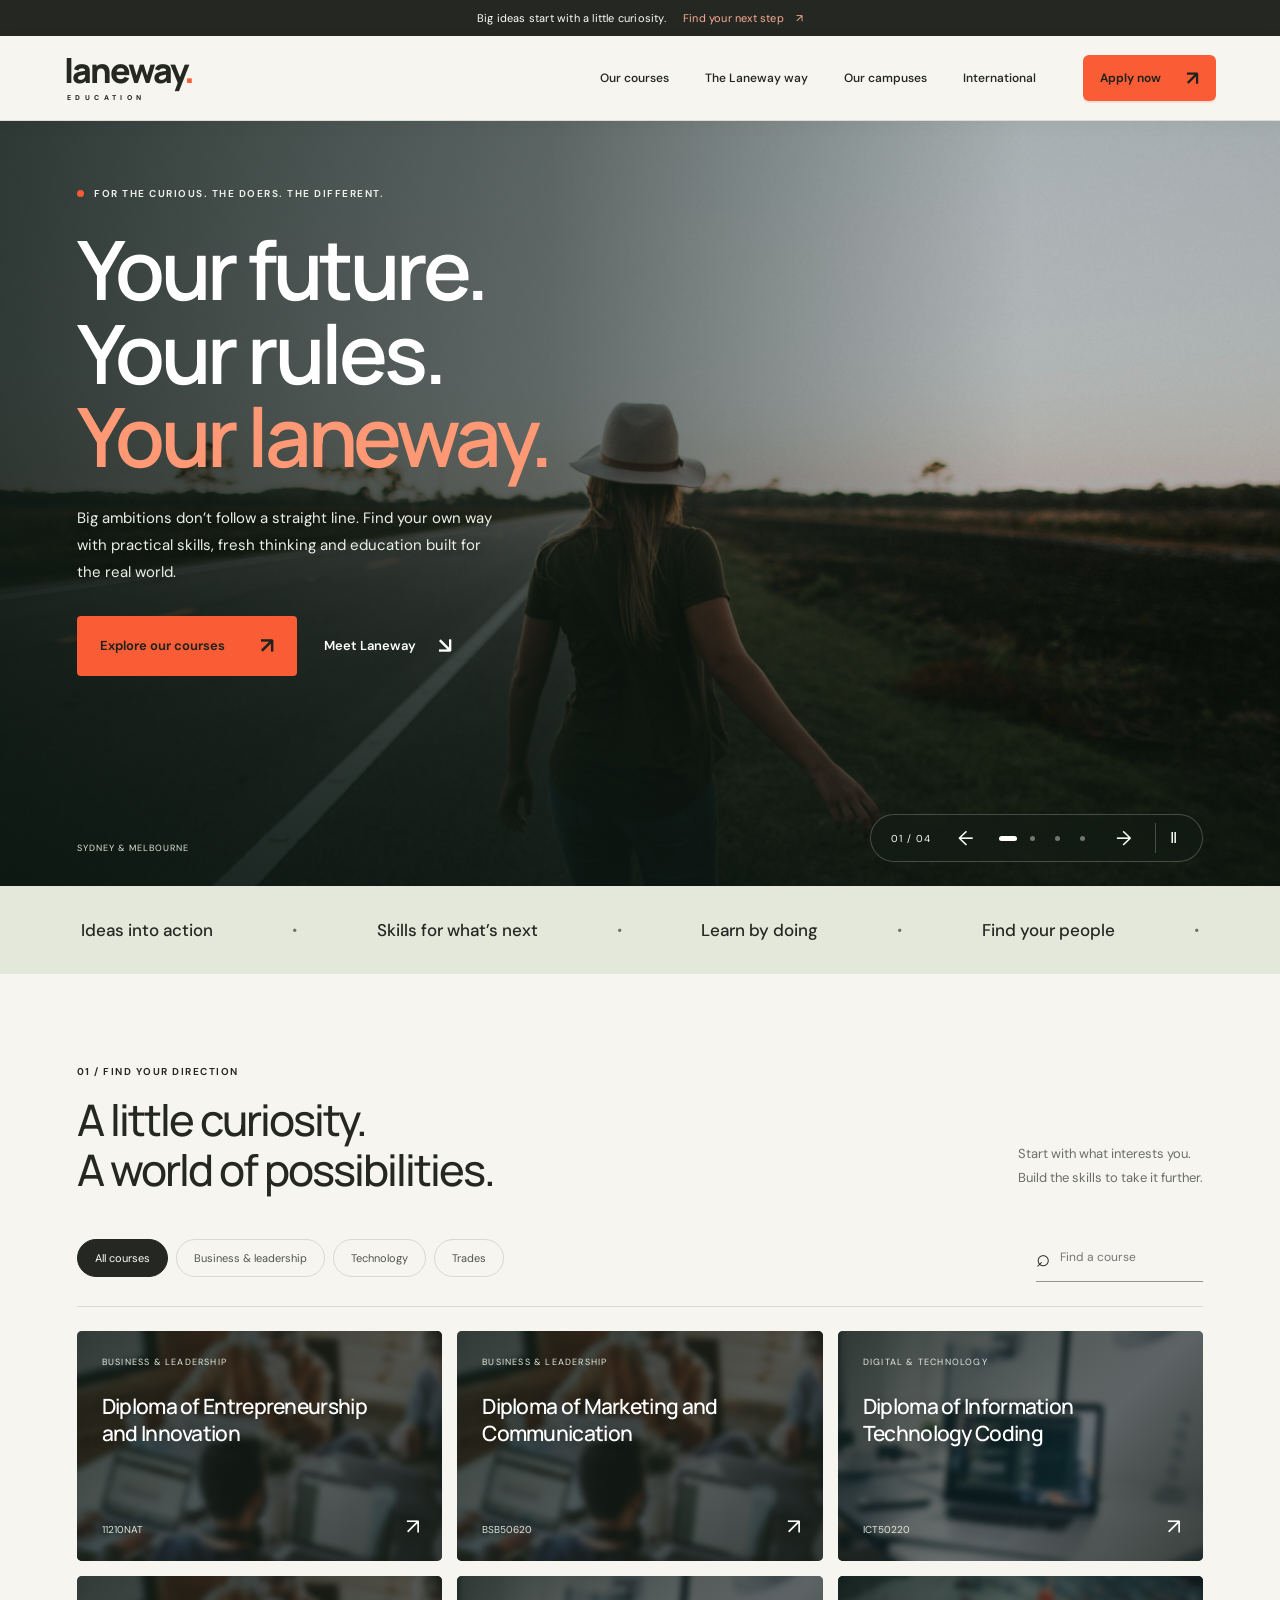
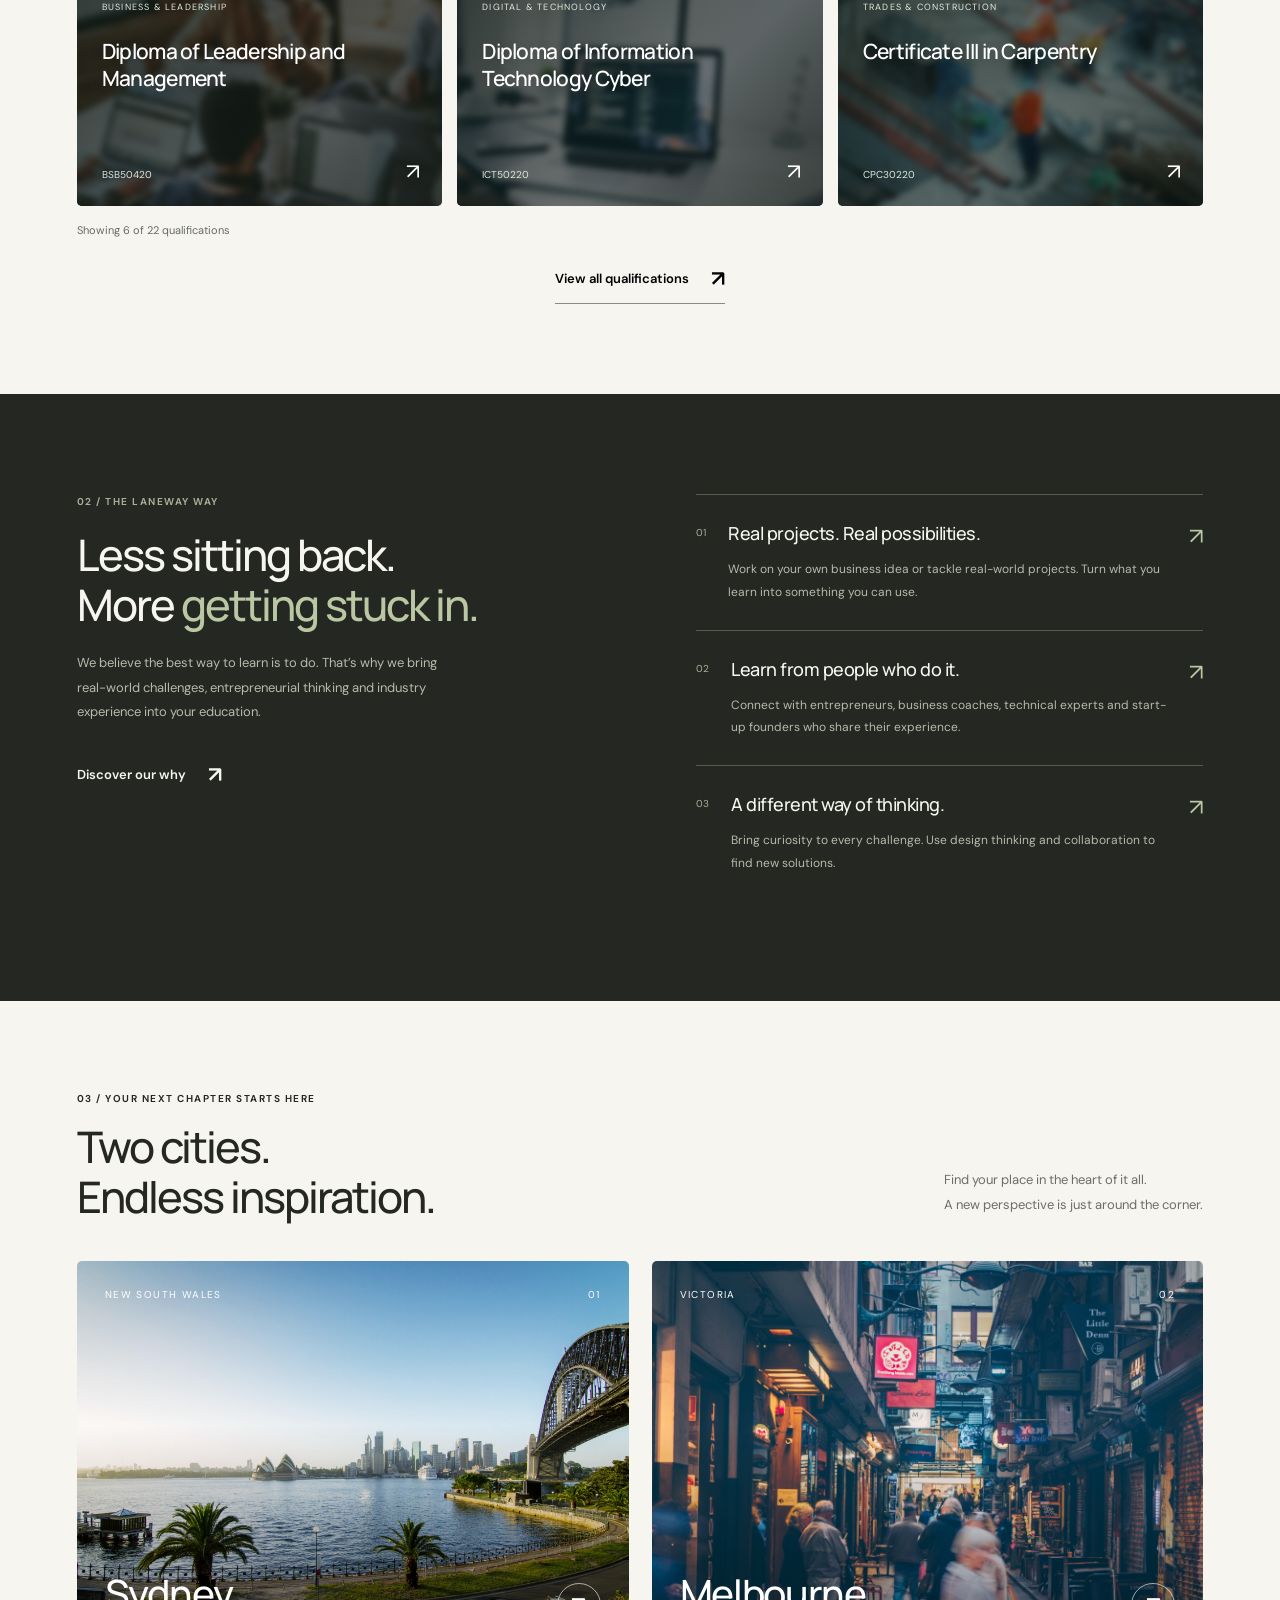
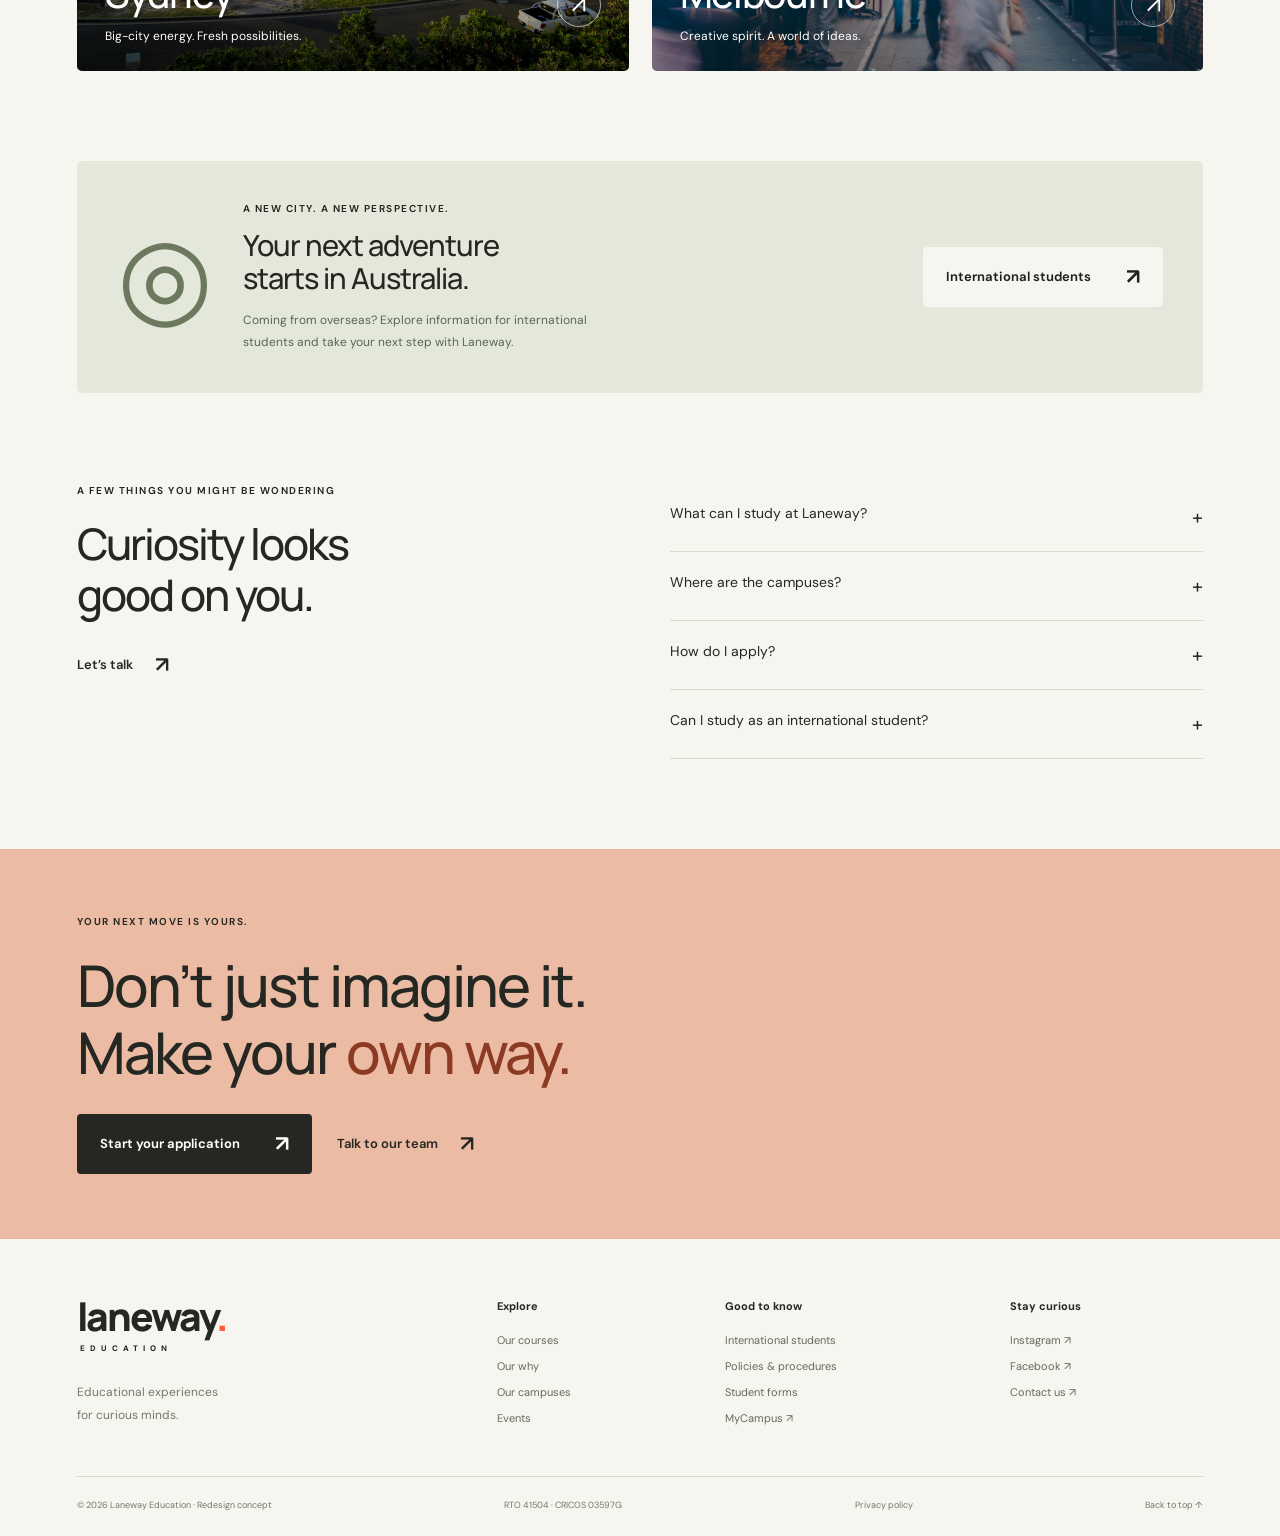
==== commit 64141976: "Remove star decorations from all pages" ====
--- a/index.html
+++ b/index.html
@@ -5,13 +5,13 @@
 <header class="site-header"><div class="header-inner"><a href="index.html" class="brand" aria-label="Laneway Education home">laneway<span class="brand-dot">.</span><small>EDUCATION</small></a><button class="menu-toggle" aria-label="Open navigation" aria-expanded="false" aria-controls="navigation"><span class="menu-label">Menu</span><span class="menu-icon" aria-hidden="true"></span></button><nav id="navigation"><a href="#courses">Our courses</a><a href="#approach">The Laneway way</a><a href="#campuses">Our campuses</a><a href="https://laneway.edu.au/international-students/">International</a><a class="mobile-apply" href="https://www.apply.laneway.edu.au/">Start your application <span>↗</span></a></nav><a class="button small header-apply" href="https://www.apply.laneway.edu.au/">Apply now <span>↗</span></a></div></header>
 <main id="main"><section class="hero"><div class="hero-copy"><div class="eyebrow"><span class="live-dot"></span> FOR THE CURIOUS. THE DOERS. THE DIFFERENT.</div><h1>Your future.<br>Your rules.<br><span>Your laneway.</span></h1><p>Big ambitions don’t follow a straight line. Find your own way with practical skills, fresh thinking and education built for the real world.</p><div class="hero-actions"><a class="button" href="#courses">Explore our courses <span>↗</span></a><a class="text-link" href="#approach">Meet Laneway <span>↘</span></a></div><div class="hero-bottom"><span>SYDNEY & MELBOURNE</span><span>Scroll to discover ↓</span></div></div><div class="hero-visual image-frame" aria-hidden="true"><img class="hero-slide is-active" src="assets/hero.jpg" alt="" fetchpriority="high"><img class="hero-slide" src="assets/hero-collaboration.jpg" alt=""><img class="hero-slide" src="assets/hero-learning.jpg" alt=""><img class="hero-slide" src="assets/sydney.jpg" alt=""><div class="image-shade"></div></div>
 <div class="carousel-controls" role="group" aria-label="Hero slideshow controls"><span class="slide-count" aria-hidden="true">01 / 04</span><button class="slide-arrow" id="slide-prev" aria-label="Previous image">←</button><div class="slide-dots" role="group" aria-label="Choose hero image"><button class="is-active" aria-label="Show image 1: Your own path" aria-pressed="true"></button><button aria-label="Show image 2: Collaboration" aria-pressed="false"></button><button aria-label="Show image 3: Learning together" aria-pressed="false"></button><button aria-label="Show image 4: Sydney" aria-pressed="false"></button></div><button class="slide-arrow" id="slide-next" aria-label="Next image">→</button><button id="slide-pause" aria-label="Pause slideshow">Ⅱ</button></div><span class="sr-only" id="slide-announcement" aria-live="polite"></span></section>
-<div class="subject-strip" aria-label="Study areas"><span>Ideas into action</span><i>✳</i><span>Skills for what’s next</span><i>✳</i><span>Learn by doing</span><i>✳</i><span>Find your people</span><i>✳</i></div>
+<div class="subject-strip" aria-label="Study areas"><span>Ideas into action</span><i>·</i><span>Skills for what’s next</span><i>·</i><span>Learn by doing</span><i>·</i><span>Find your people</span><i>·</i></div>
 <section class="courses section" id="courses"><div class="section-heading reveal"><div><div class="eyebrow">01 / FIND YOUR DIRECTION</div><h2>A little curiosity.<br>A world of possibilities.</h2></div><p>Start with what interests you.<br>Build the skills to take it further.</p></div><div class="course-tools"><div class="filters" role="group" aria-label="Filter courses"><button class="active" data-filter="All" aria-pressed="true">All courses</button><button data-filter="Business" aria-pressed="false">Business & leadership</button><button data-filter="Technology" aria-pressed="false">Technology</button><button data-filter="Trade" aria-pressed="false">Trades</button></div><label class="search"><span aria-hidden="true">⌕</span><input id="course-search" type="search" placeholder="Find a course" aria-label="Search courses"></label></div><div id="course-grid" class="course-grid"></div><p id="course-status" class="course-status" aria-live="polite"></p><button class="text-link more-courses" id="show-all">View all qualifications <span>↗</span></button></section>
 <section class="approach section" id="approach"><div class="approach-intro reveal"><div class="eyebrow">02 / THE LANEWAY WAY</div><h2>Less sitting back.<br>More <em>getting stuck in.</em></h2><p>We believe the best way to learn is to do. That’s why we bring real-world challenges, entrepreneurial thinking and industry experience into your education.</p><a class="text-link" href="https://laneway.edu.au/our-why/">Discover our why <span>↗</span></a></div><div class="principles"><article class="reveal"><span>01</span><div><h3>Real projects. Real possibilities.</h3><p>Work on your own business idea or tackle real-world projects. Turn what you learn into something you can use.</p></div><b>↗</b></article><article class="reveal"><span>02</span><div><h3>Learn from people who do it.</h3><p>Connect with entrepreneurs, business coaches, technical experts and start-up founders who share their experience.</p></div><b>↗</b></article><article class="reveal"><span>03</span><div><h3>A different way of thinking.</h3><p>Bring curiosity to every challenge. Use design thinking and collaboration to find new solutions.</p></div><b>↗</b></article></div></section>
 <section class="campuses section" id="campuses"><div class="section-heading reveal"><div><div class="eyebrow">03 / YOUR NEXT CHAPTER STARTS HERE</div><h2>Two cities.<br>Endless inspiration.</h2></div><p>Find your place in the heart of it all.<br>A new perspective is just around the corner.</p></div><div class="campus-grid"><a class="campus image-frame reveal" href="sydney-campus.html"><img src="assets/sydney.jpg" alt="Sydney harbour and city skyline" loading="lazy"><div class="image-shade"></div><div class="campus-top">NEW SOUTH WALES <span>01</span></div><div class="campus-bottom"><div><h3>Sydney</h3><p>Big-city energy. Fresh possibilities.</p></div><span class="circle-arrow">↗</span></div></a><a class="campus image-frame reveal" href="melbourne-campus.html"><img src="assets/melbourne.jpg" alt="Melbourne city architecture" loading="lazy"><div class="image-shade"></div><div class="campus-top">VICTORIA <span>02</span></div><div class="campus-bottom"><div><h3>Melbourne</h3><p>Creative spirit. A world of ideas.</p></div><span class="circle-arrow">↗</span></div></a></div></section>
 <section class="international section reveal"><span class="globe" aria-hidden="true">◎</span><div><div class="eyebrow">A NEW CITY. A NEW PERSPECTIVE.</div><h2>Your next adventure<br>starts in Australia.</h2><p>Coming from overseas? Explore information for international students and take your next step with Laneway.</p></div><a class="button light" href="https://laneway.edu.au/international-students/">International students <span>↗</span></a></section>
 <section class="faq section"><div><div class="eyebrow">A FEW THINGS YOU MIGHT BE WONDERING</div><h2>Curiosity looks<br>good on you.</h2><a class="text-link" href="https://laneway.edu.au/contact/">Let’s talk <span>↗</span></a></div><div class="questions"><details><summary>What can I study at Laneway?<span>+</span></summary><p>Explore qualifications in business, entrepreneurship, marketing, leadership, project management, information technology, cyber security and trades. Use the course finder above to explore individual qualifications.</p></details><details><summary>Where are the campuses?<span>+</span></summary><p>Laneway has campuses in Sydney and Melbourne. Visit each campus page for location details and information before planning a visit.</p></details><details><summary>How do I apply?<span>+</span></summary><p>Choose a course and review its entry requirements on the official course page. When you’re ready, <a href="https://www.apply.laneway.edu.au/">start an application</a> through Laneway’s application portal.</p></details><details><summary>Can I study as an international student?<span>+</span></summary><p>Laneway provides information for international applicants. <a href="https://laneway.edu.au/international-students/">Explore international student information</a> and confirm the requirements for your chosen course with the admissions team.</p></details></div></section>
-<section class="final-cta section reveal"><div class="eyebrow">YOUR NEXT MOVE IS YOURS.</div><h2>Don’t just imagine it.<br>Make your <span>own way.</span></h2><a class="button" href="https://www.apply.laneway.edu.au/">Start your application <span>↗</span></a><a class="text-link" href="https://laneway.edu.au/contact/">Talk to our team <span>↗</span></a><span class="cta-star" aria-hidden="true">✳</span></section></main>
+<section class="final-cta section reveal"><div class="eyebrow">YOUR NEXT MOVE IS YOURS.</div><h2>Don’t just imagine it.<br>Make your <span>own way.</span></h2><a class="button" href="https://www.apply.laneway.edu.au/">Start your application <span>↗</span></a><a class="text-link" href="https://laneway.edu.au/contact/">Talk to our team <span>↗</span></a></section></main>
 <footer class="section"><div class="footer-top"><div><a class="brand" href="index.html">laneway<span class="brand-dot">.</span><small>EDUCATION</small></a><p>Educational experiences<br>for curious minds.</p></div><div><h3>Explore</h3><a href="#courses">Our courses</a><a href="#approach">Our why</a><a href="#campuses">Our campuses</a><a href="https://laneway.edu.au/events/">Events</a></div><div><h3>Good to know</h3><a href="https://laneway.edu.au/international-students/">International students</a><a href="https://laneway.edu.au/policies/">Policies & procedures</a><a href="https://laneway.edu.au/forms/">Student forms</a><a href="https://mycampus.laneway.edu.au/login/index.php">MyCampus ↗</a></div><div><h3>Stay curious</h3><a href="https://www.instagram.com/lanewayeducation/">Instagram ↗</a><a href="https://www.facebook.com/lanewayeducation/">Facebook ↗</a><a href="https://laneway.edu.au/contact/">Contact us ↗</a></div></div><div class="footer-bottom"><span>© <span id="year"></span> Laneway Education · Redesign concept</span><span>RTO 41504 · CRICOS 03597G</span><a href="https://laneway.edu.au/privacy-policy/">Privacy policy</a><a href="#main">Back to top ↑</a></div></footer>
 <dialog id="course-dialog"><button class="dialog-close" aria-label="Close course details">×</button><div class="eyebrow" id="dialog-category"></div><h2 id="dialog-title"></h2><p>Explore the full qualification, entry requirements, fees and available intakes on Laneway’s official course page.</p><a class="button" id="dialog-link">View course details <span>↗</span></a></dialog>
 </body></html>
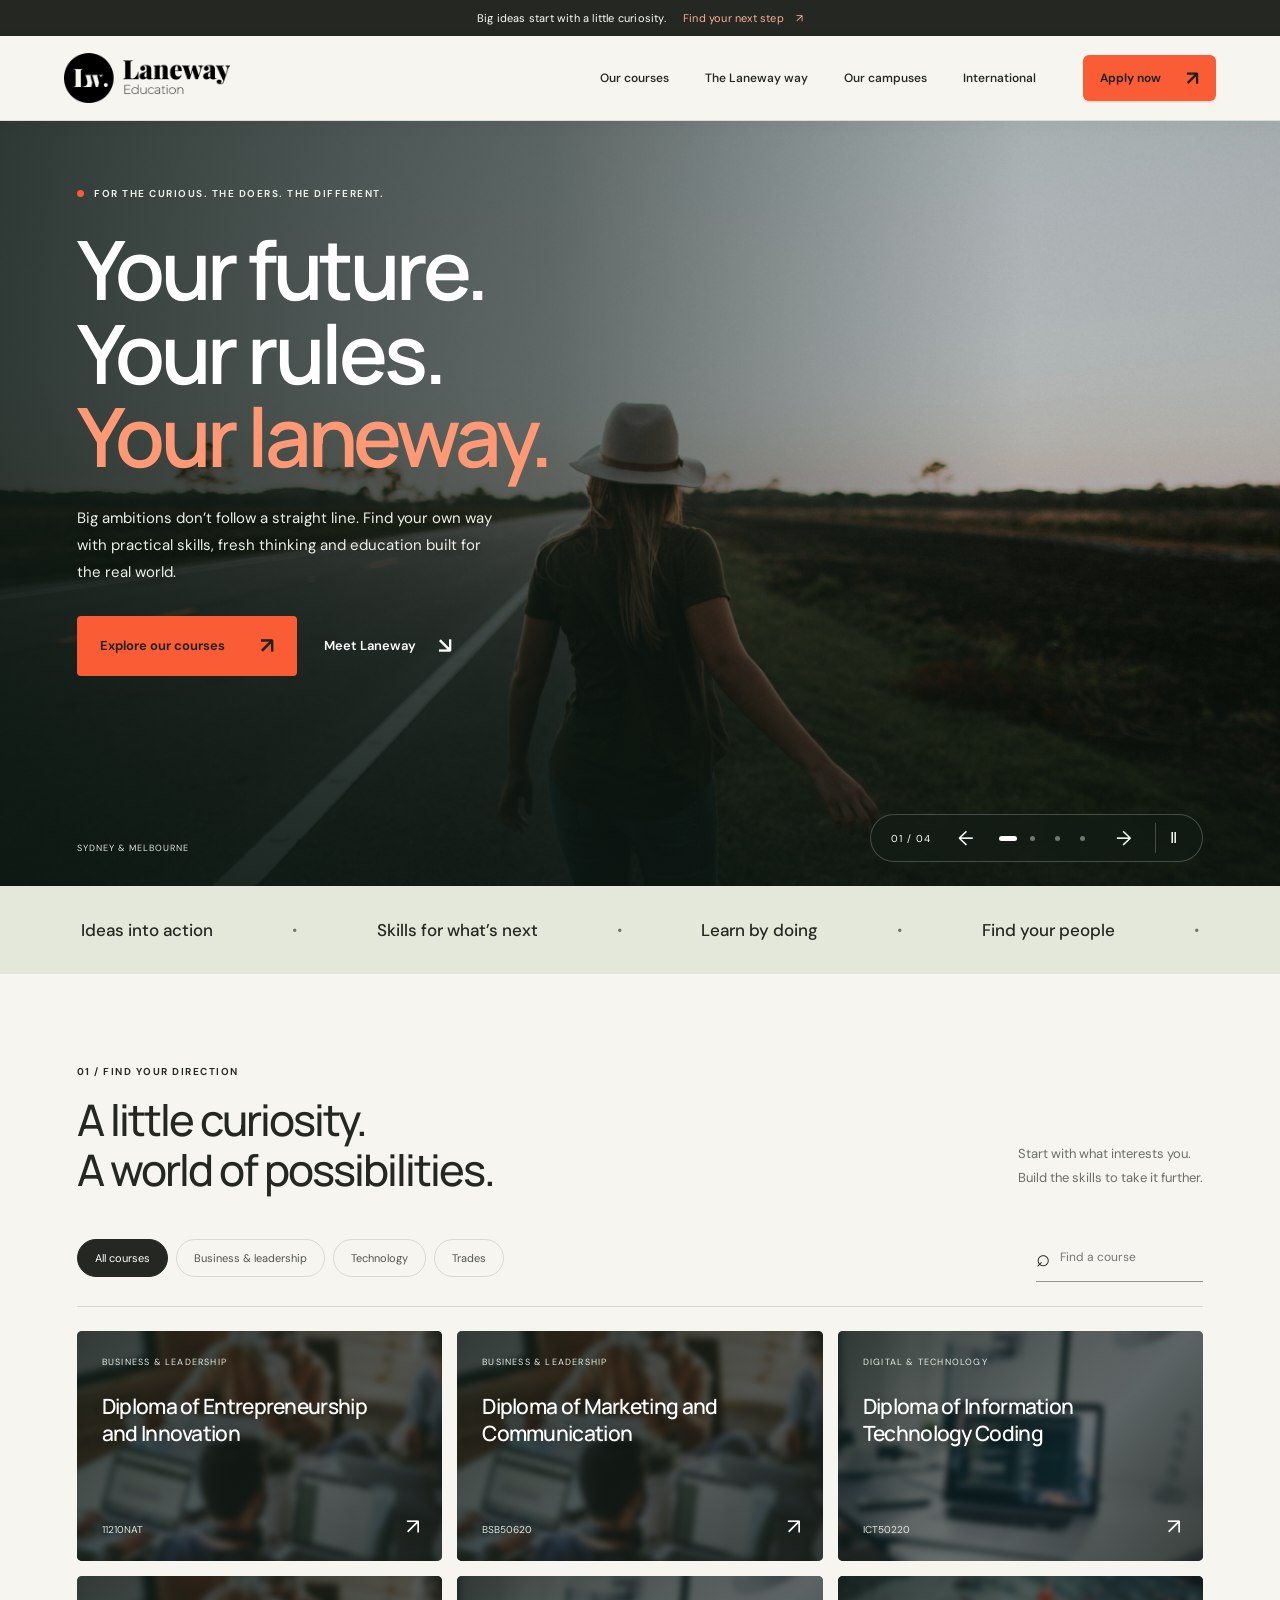
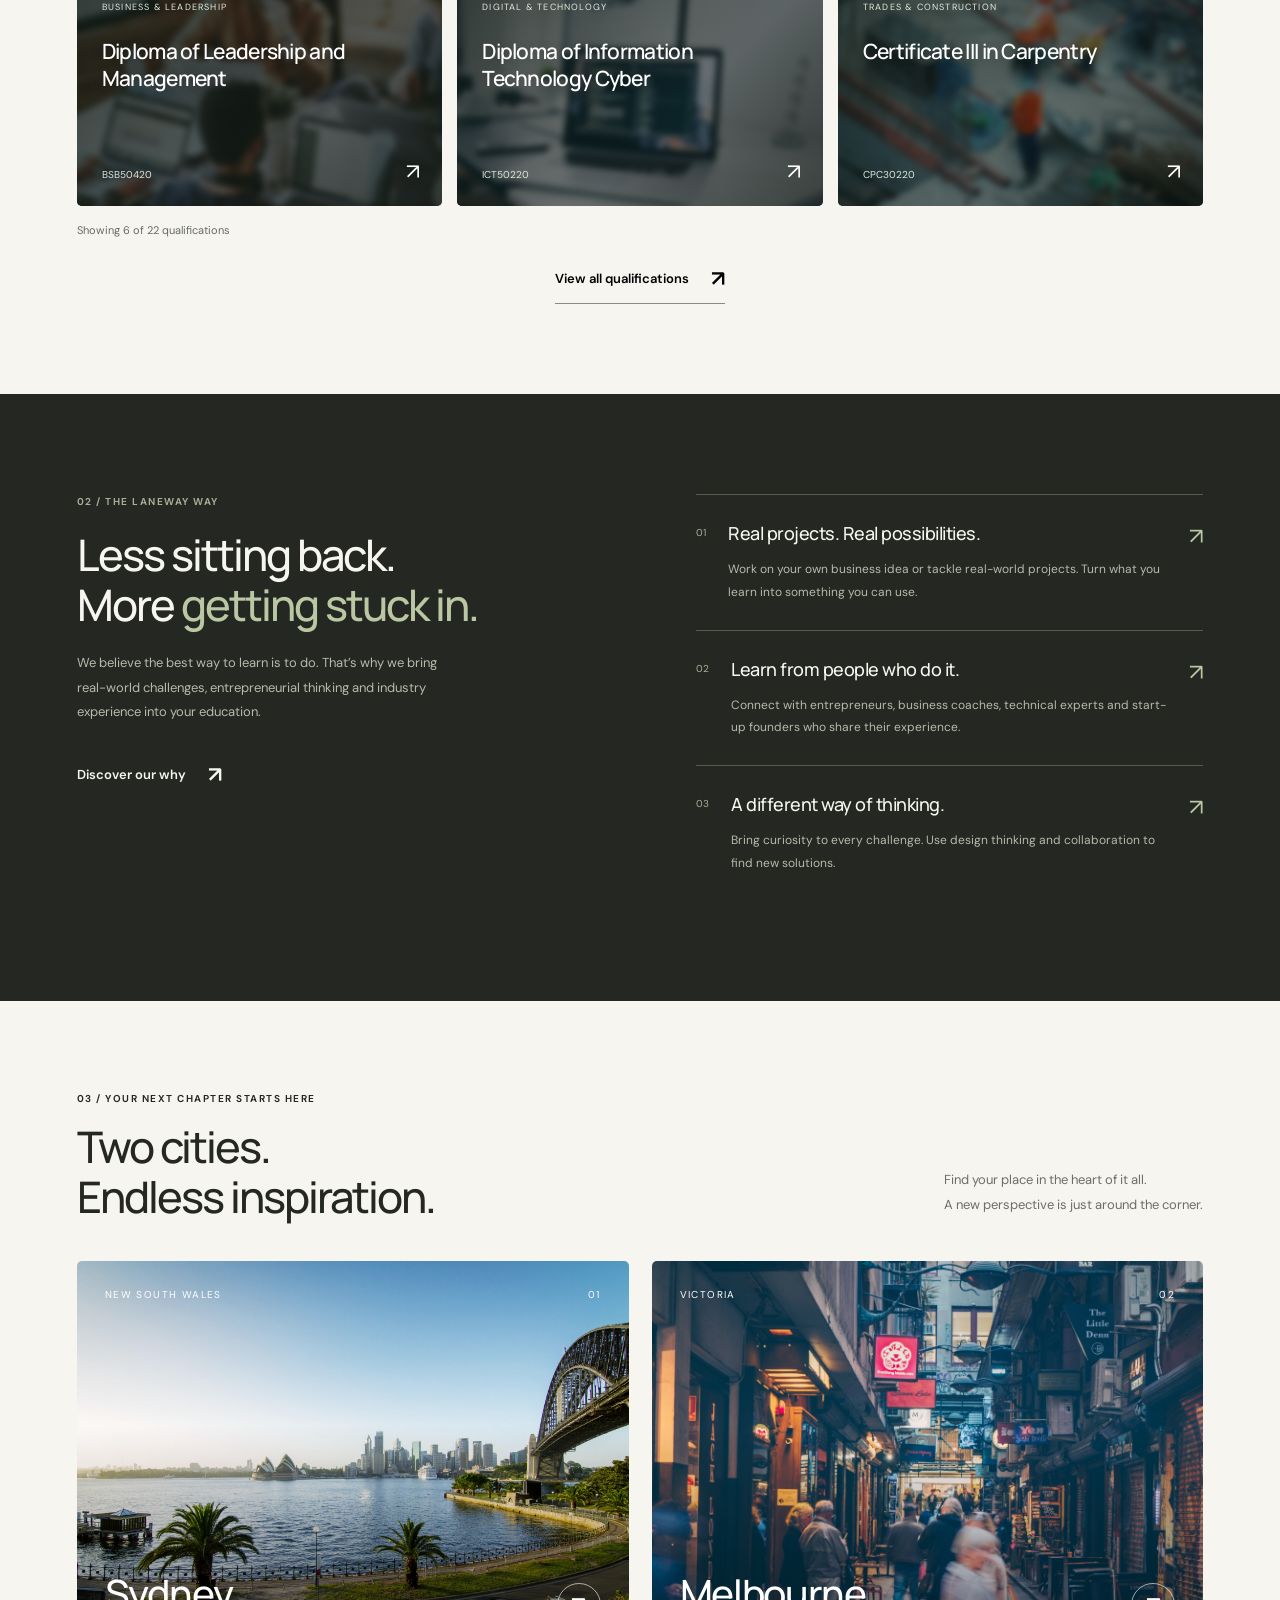
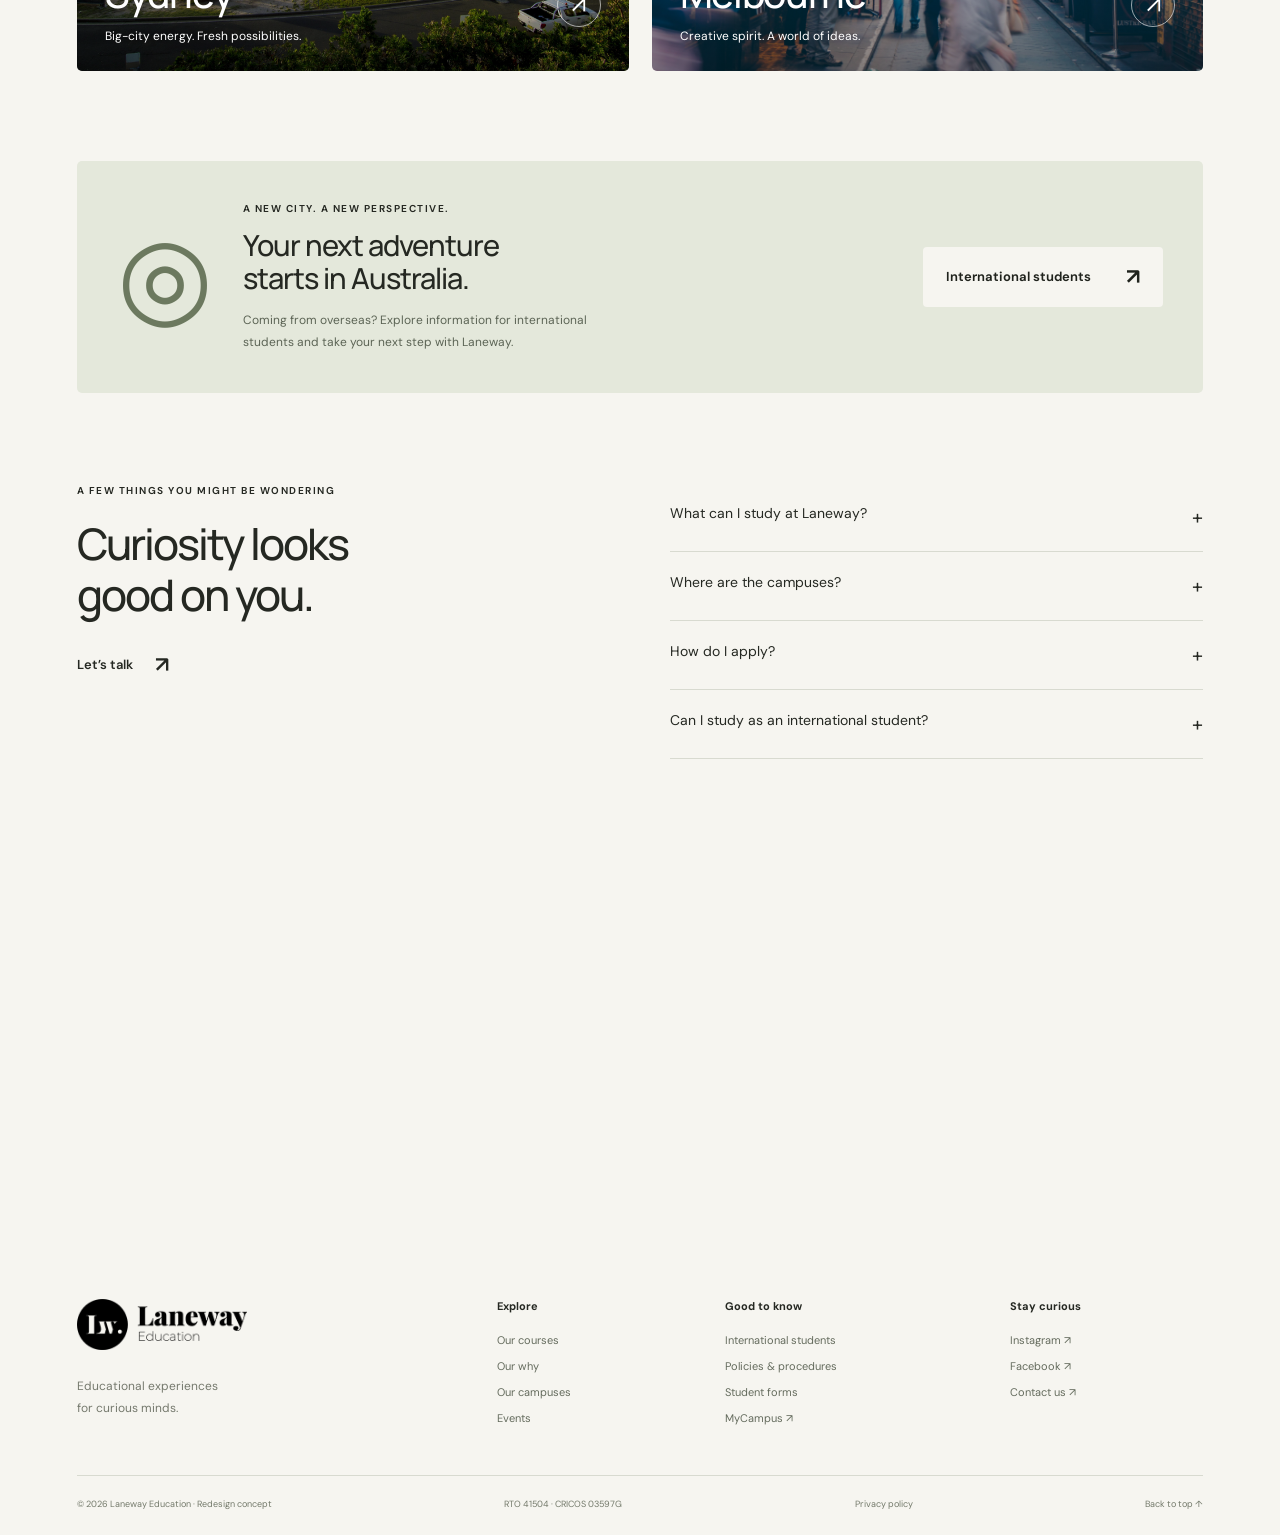
==== commit dc257b19: "Use official Laneway logo across the site" ====
--- a/index.html
+++ b/index.html
@@ -1,8 +1,8 @@
 <!doctype html>
-<html lang="en"><head><meta charset="utf-8"><meta name="viewport" content="width=device-width,initial-scale=1"><meta name="description" content="Explore a different way to learn at Laneway Education. Discover courses in business, marketing, leadership, technology and trades in Sydney and Melbourne."><title>Laneway — Make your own way.</title><link rel="stylesheet" href="styles.css?v=carousel-5"><script defer src="app.js?v=carousel-5"></script></head>
+<html lang="en"><head><meta charset="utf-8"><meta name="viewport" content="width=device-width,initial-scale=1"><meta name="description" content="Explore a different way to learn at Laneway Education. Discover courses in business, marketing, leadership, technology and trades in Sydney and Melbourne."><title>Laneway — Make your own way.</title><link rel="stylesheet" href="styles.css?v=logo-1"><script defer src="app.js?v=carousel-5"></script></head>
 <body><a class="skip" href="#main">Skip to content</a>
 <div class="announcement">Big ideas start with a little curiosity. <a href="#courses">Find your next step <span>↗</span></a></div>
-<header class="site-header"><div class="header-inner"><a href="index.html" class="brand" aria-label="Laneway Education home">laneway<span class="brand-dot">.</span><small>EDUCATION</small></a><button class="menu-toggle" aria-label="Open navigation" aria-expanded="false" aria-controls="navigation"><span class="menu-label">Menu</span><span class="menu-icon" aria-hidden="true"></span></button><nav id="navigation"><a href="#courses">Our courses</a><a href="#approach">The Laneway way</a><a href="#campuses">Our campuses</a><a href="https://laneway.edu.au/international-students/">International</a><a class="mobile-apply" href="https://www.apply.laneway.edu.au/">Start your application <span>↗</span></a></nav><a class="button small header-apply" href="https://www.apply.laneway.edu.au/">Apply now <span>↗</span></a></div></header>
+<header class="site-header"><div class="header-inner"><a href="index.html" class="brand brand-image" aria-label="Laneway Education home"><img class="brand-logo" src="assets/laneway-education-logo.png" width="374" height="112" alt="Laneway Education"></a><button class="menu-toggle" aria-label="Open navigation" aria-expanded="false" aria-controls="navigation"><span class="menu-label">Menu</span><span class="menu-icon" aria-hidden="true"></span></button><nav id="navigation"><a href="#courses">Our courses</a><a href="#approach">The Laneway way</a><a href="#campuses">Our campuses</a><a href="https://laneway.edu.au/international-students/">International</a><a class="mobile-apply" href="https://www.apply.laneway.edu.au/">Start your application <span>↗</span></a></nav><a class="button small header-apply" href="https://www.apply.laneway.edu.au/">Apply now <span>↗</span></a></div></header>
 <main id="main"><section class="hero"><div class="hero-copy"><div class="eyebrow"><span class="live-dot"></span> FOR THE CURIOUS. THE DOERS. THE DIFFERENT.</div><h1>Your future.<br>Your rules.<br><span>Your laneway.</span></h1><p>Big ambitions don’t follow a straight line. Find your own way with practical skills, fresh thinking and education built for the real world.</p><div class="hero-actions"><a class="button" href="#courses">Explore our courses <span>↗</span></a><a class="text-link" href="#approach">Meet Laneway <span>↘</span></a></div><div class="hero-bottom"><span>SYDNEY & MELBOURNE</span><span>Scroll to discover ↓</span></div></div><div class="hero-visual image-frame" aria-hidden="true"><img class="hero-slide is-active" src="assets/hero.jpg" alt="" fetchpriority="high"><img class="hero-slide" src="assets/hero-collaboration.jpg" alt=""><img class="hero-slide" src="assets/hero-learning.jpg" alt=""><img class="hero-slide" src="assets/sydney.jpg" alt=""><div class="image-shade"></div></div>
 <div class="carousel-controls" role="group" aria-label="Hero slideshow controls"><span class="slide-count" aria-hidden="true">01 / 04</span><button class="slide-arrow" id="slide-prev" aria-label="Previous image">←</button><div class="slide-dots" role="group" aria-label="Choose hero image"><button class="is-active" aria-label="Show image 1: Your own path" aria-pressed="true"></button><button aria-label="Show image 2: Collaboration" aria-pressed="false"></button><button aria-label="Show image 3: Learning together" aria-pressed="false"></button><button aria-label="Show image 4: Sydney" aria-pressed="false"></button></div><button class="slide-arrow" id="slide-next" aria-label="Next image">→</button><button id="slide-pause" aria-label="Pause slideshow">Ⅱ</button></div><span class="sr-only" id="slide-announcement" aria-live="polite"></span></section>
 <div class="subject-strip" aria-label="Study areas"><span>Ideas into action</span><i>·</i><span>Skills for what’s next</span><i>·</i><span>Learn by doing</span><i>·</i><span>Find your people</span><i>·</i></div>
@@ -12,6 +12,6 @@
 <section class="international section reveal"><span class="globe" aria-hidden="true">◎</span><div><div class="eyebrow">A NEW CITY. A NEW PERSPECTIVE.</div><h2>Your next adventure<br>starts in Australia.</h2><p>Coming from overseas? Explore information for international students and take your next step with Laneway.</p></div><a class="button light" href="https://laneway.edu.au/international-students/">International students <span>↗</span></a></section>
 <section class="faq section"><div><div class="eyebrow">A FEW THINGS YOU MIGHT BE WONDERING</div><h2>Curiosity looks<br>good on you.</h2><a class="text-link" href="https://laneway.edu.au/contact/">Let’s talk <span>↗</span></a></div><div class="questions"><details><summary>What can I study at Laneway?<span>+</span></summary><p>Explore qualifications in business, entrepreneurship, marketing, leadership, project management, information technology, cyber security and trades. Use the course finder above to explore individual qualifications.</p></details><details><summary>Where are the campuses?<span>+</span></summary><p>Laneway has campuses in Sydney and Melbourne. Visit each campus page for location details and information before planning a visit.</p></details><details><summary>How do I apply?<span>+</span></summary><p>Choose a course and review its entry requirements on the official course page. When you’re ready, <a href="https://www.apply.laneway.edu.au/">start an application</a> through Laneway’s application portal.</p></details><details><summary>Can I study as an international student?<span>+</span></summary><p>Laneway provides information for international applicants. <a href="https://laneway.edu.au/international-students/">Explore international student information</a> and confirm the requirements for your chosen course with the admissions team.</p></details></div></section>
 <section class="final-cta section reveal"><div class="eyebrow">YOUR NEXT MOVE IS YOURS.</div><h2>Don’t just imagine it.<br>Make your <span>own way.</span></h2><a class="button" href="https://www.apply.laneway.edu.au/">Start your application <span>↗</span></a><a class="text-link" href="https://laneway.edu.au/contact/">Talk to our team <span>↗</span></a></section></main>
-<footer class="section"><div class="footer-top"><div><a class="brand" href="index.html">laneway<span class="brand-dot">.</span><small>EDUCATION</small></a><p>Educational experiences<br>for curious minds.</p></div><div><h3>Explore</h3><a href="#courses">Our courses</a><a href="#approach">Our why</a><a href="#campuses">Our campuses</a><a href="https://laneway.edu.au/events/">Events</a></div><div><h3>Good to know</h3><a href="https://laneway.edu.au/international-students/">International students</a><a href="https://laneway.edu.au/policies/">Policies & procedures</a><a href="https://laneway.edu.au/forms/">Student forms</a><a href="https://mycampus.laneway.edu.au/login/index.php">MyCampus ↗</a></div><div><h3>Stay curious</h3><a href="https://www.instagram.com/lanewayeducation/">Instagram ↗</a><a href="https://www.facebook.com/lanewayeducation/">Facebook ↗</a><a href="https://laneway.edu.au/contact/">Contact us ↗</a></div></div><div class="footer-bottom"><span>© <span id="year"></span> Laneway Education · Redesign concept</span><span>RTO 41504 · CRICOS 03597G</span><a href="https://laneway.edu.au/privacy-policy/">Privacy policy</a><a href="#main">Back to top ↑</a></div></footer>
+<footer class="section"><div class="footer-top"><div><a class="brand brand-image" href="index.html" aria-label="Laneway Education home"><img class="brand-logo" src="assets/laneway-education-logo.png" width="374" height="112" alt="Laneway Education"></a><p>Educational experiences<br>for curious minds.</p></div><div><h3>Explore</h3><a href="#courses">Our courses</a><a href="#approach">Our why</a><a href="#campuses">Our campuses</a><a href="https://laneway.edu.au/events/">Events</a></div><div><h3>Good to know</h3><a href="https://laneway.edu.au/international-students/">International students</a><a href="https://laneway.edu.au/policies/">Policies & procedures</a><a href="https://laneway.edu.au/forms/">Student forms</a><a href="https://mycampus.laneway.edu.au/login/index.php">MyCampus ↗</a></div><div><h3>Stay curious</h3><a href="https://www.instagram.com/lanewayeducation/">Instagram ↗</a><a href="https://www.facebook.com/lanewayeducation/">Facebook ↗</a><a href="https://laneway.edu.au/contact/">Contact us ↗</a></div></div><div class="footer-bottom"><span>© <span id="year"></span> Laneway Education · Redesign concept</span><span>RTO 41504 · CRICOS 03597G</span><a href="https://laneway.edu.au/privacy-policy/">Privacy policy</a><a href="#main">Back to top ↑</a></div></footer>
 <dialog id="course-dialog"><button class="dialog-close" aria-label="Close course details">×</button><div class="eyebrow" id="dialog-category"></div><h2 id="dialog-title"></h2><p>Explore the full qualification, entry requirements, fees and available intakes on Laneway’s official course page.</p><a class="button" id="dialog-link">View course details <span>↗</span></a></dialog>
 </body></html>
--- a/styles.css
+++ b/styles.css
@@ -77,3 +77,11 @@
 .sr-only{position:absolute;width:1px;height:1px;padding:0;margin:-1px;overflow:hidden;clip:rect(0,0,0,0);white-space:nowrap;border:0}
 @media(max-width:760px){.hero{padding-bottom:93px}.hero-bottom{padding-right:0;padding-top:30px}.carousel-controls{left:6%;right:auto;bottom:22px;gap:10px;padding:6px 10px 6px 17px}.hero-visual .hero-slide{object-position:60% center}}
 @media(prefers-reduced-motion:reduce){.hero-visual .hero-slide{transition:none;transform:none}.hero-visual .hero-slide.is-active{transform:none}}
+
+/* Official Laneway wordmark used across the redesigned pages. */
+.brand.brand-image{display:block;padding:0;line-height:0}
+.brand-image .brand-logo{display:block;width:166px;height:auto}
+.site-header .brand.brand-image{padding:0}
+.footer-top .brand.brand-image .brand-logo{width:170px}
+@media(max-width:850px){.site-header .brand-image .brand-logo{width:150px}}
+@media(max-width:440px){.site-header .brand-image .brand-logo{width:138px}.footer-top .brand.brand-image .brand-logo{width:155px}}
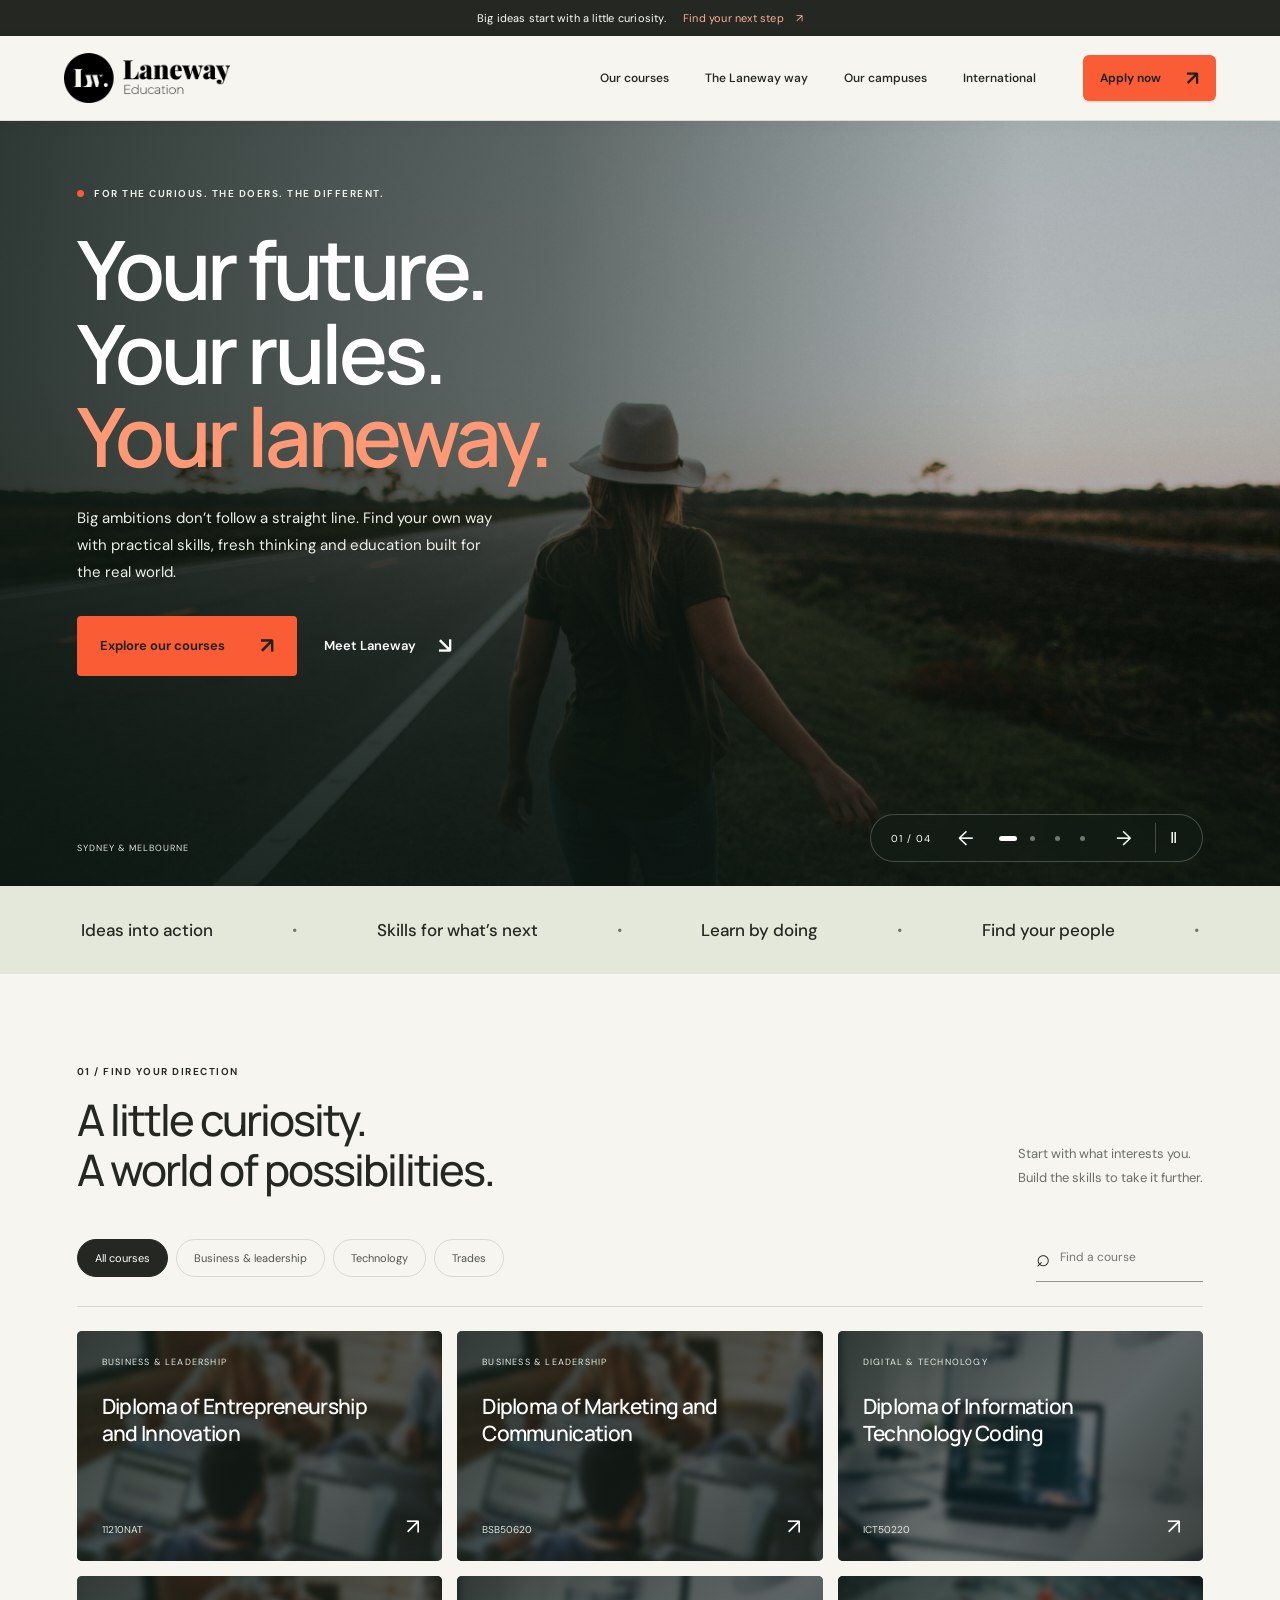
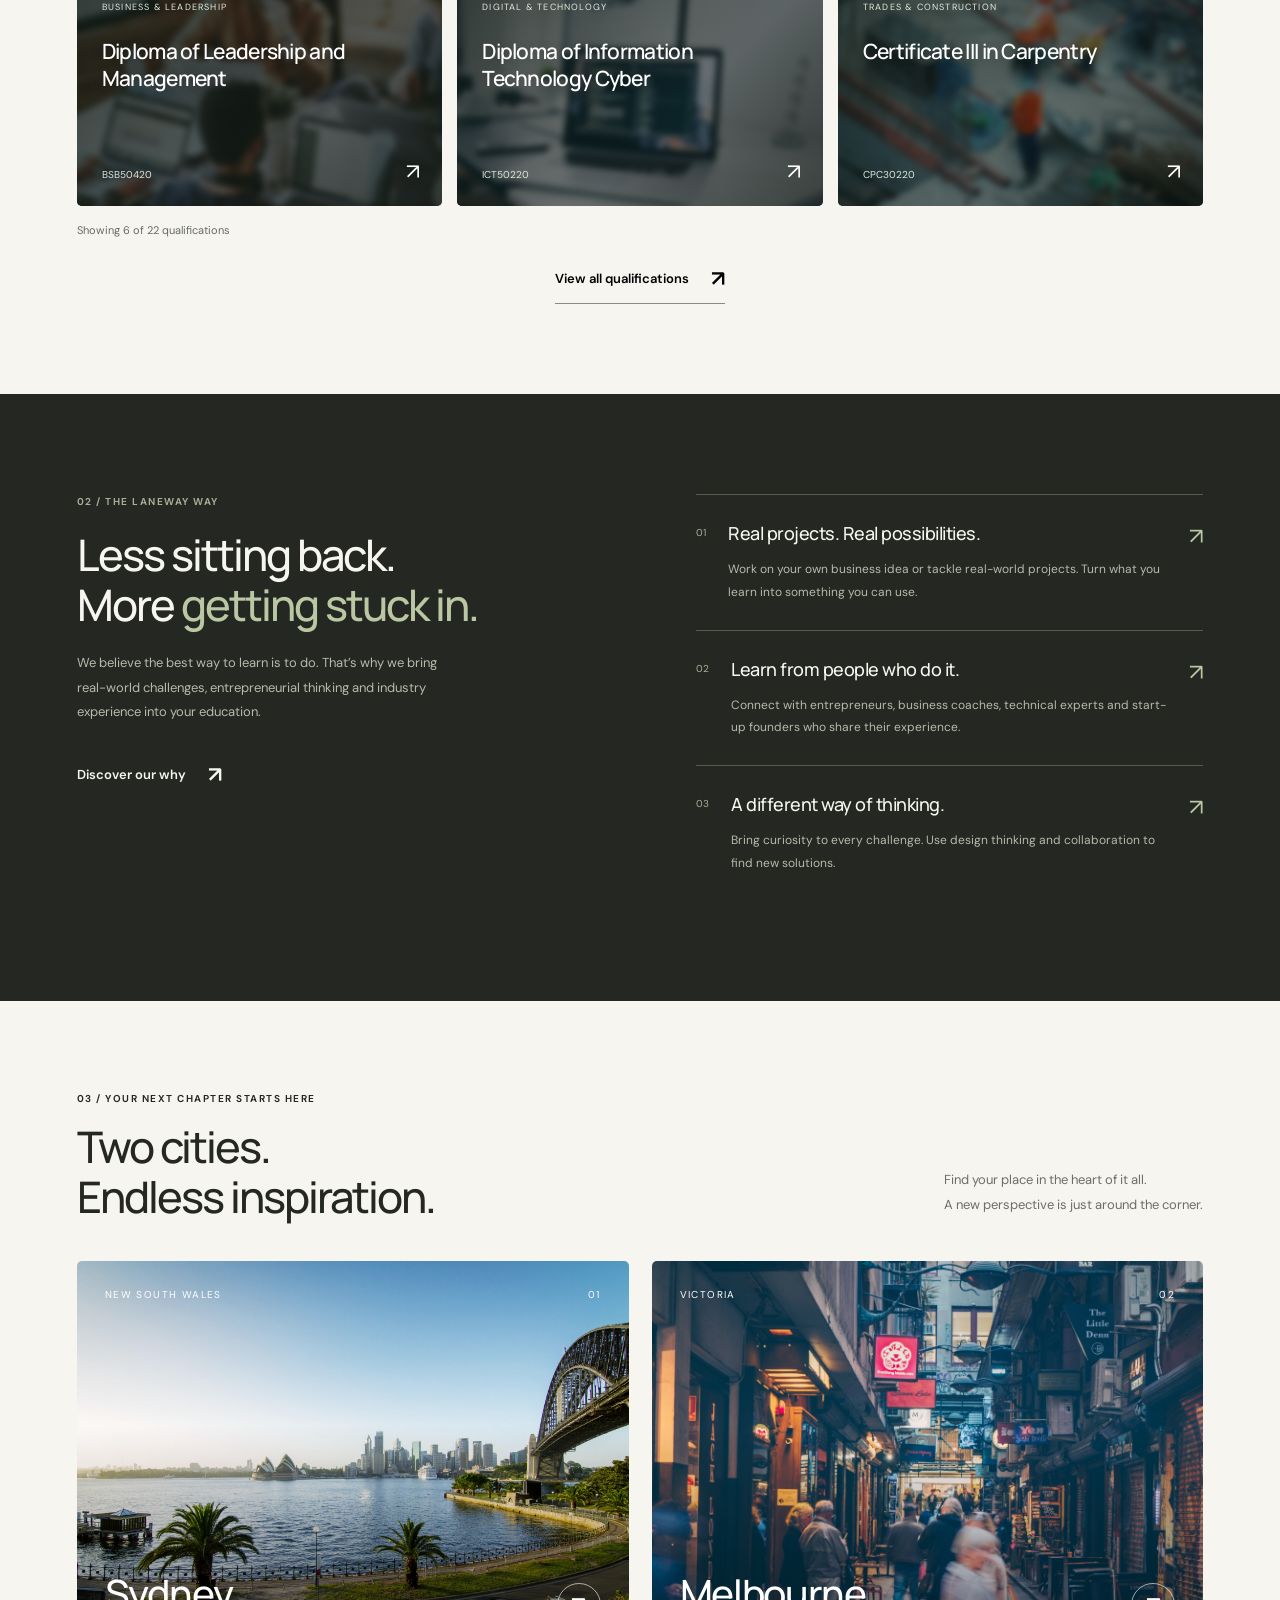
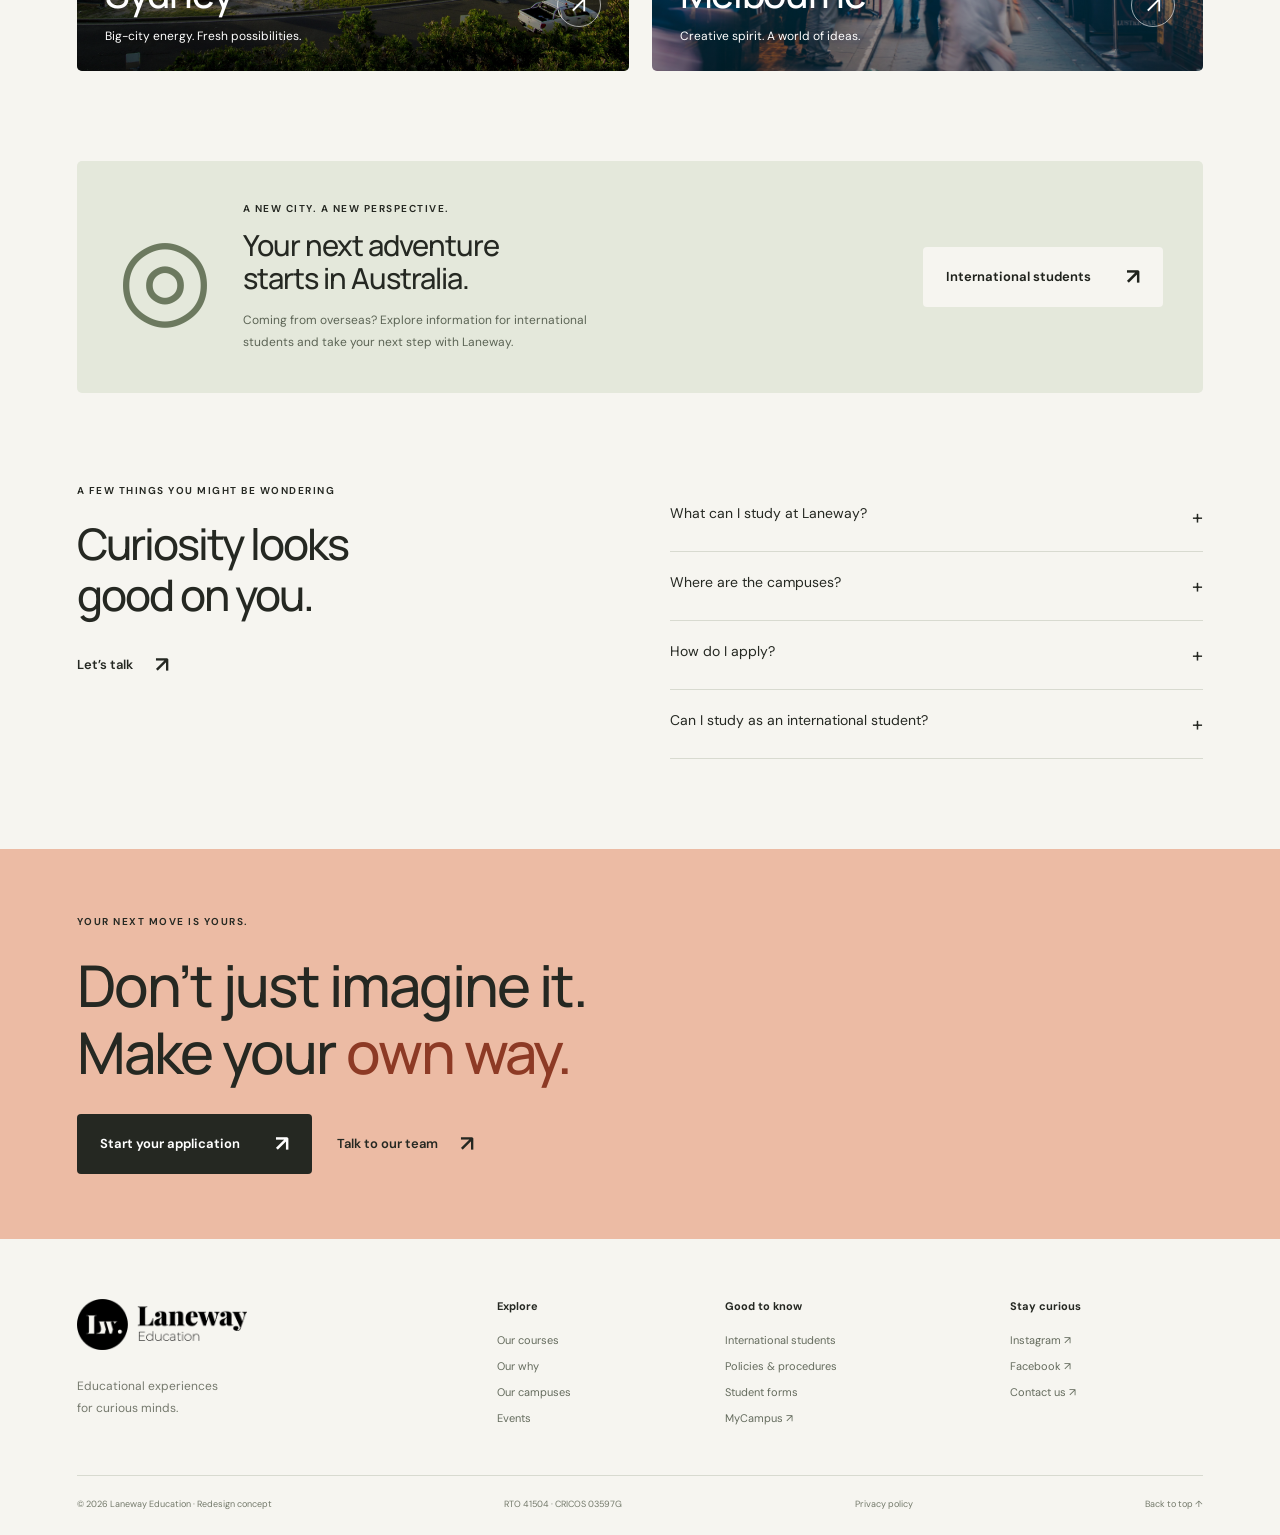
==== commit e81098b7: "Fix logo caching on campus pages" ====
--- a/index.html
+++ b/index.html
@@ -1,8 +1,8 @@
 <!doctype html>
-<html lang="en"><head><meta charset="utf-8"><meta name="viewport" content="width=device-width,initial-scale=1"><meta name="description" content="Explore a different way to learn at Laneway Education. Discover courses in business, marketing, leadership, technology and trades in Sydney and Melbourne."><title>Laneway — Make your own way.</title><link rel="stylesheet" href="styles.css?v=logo-1"><script defer src="app.js?v=carousel-5"></script></head>
+<html lang="en"><head><meta charset="utf-8"><meta name="viewport" content="width=device-width,initial-scale=1"><meta name="description" content="Explore a different way to learn at Laneway Education. Discover courses in business, marketing, leadership, technology and trades in Sydney and Melbourne."><title>Laneway — Make your own way.</title><link rel="stylesheet" href="styles.css?v=logo-2"><script defer src="app.js?v=carousel-5"></script></head>
 <body><a class="skip" href="#main">Skip to content</a>
 <div class="announcement">Big ideas start with a little curiosity. <a href="#courses">Find your next step <span>↗</span></a></div>
-<header class="site-header"><div class="header-inner"><a href="index.html" class="brand brand-image" aria-label="Laneway Education home"><img class="brand-logo" src="assets/laneway-education-logo.png" width="374" height="112" alt="Laneway Education"></a><button class="menu-toggle" aria-label="Open navigation" aria-expanded="false" aria-controls="navigation"><span class="menu-label">Menu</span><span class="menu-icon" aria-hidden="true"></span></button><nav id="navigation"><a href="#courses">Our courses</a><a href="#approach">The Laneway way</a><a href="#campuses">Our campuses</a><a href="https://laneway.edu.au/international-students/">International</a><a class="mobile-apply" href="https://www.apply.laneway.edu.au/">Start your application <span>↗</span></a></nav><a class="button small header-apply" href="https://www.apply.laneway.edu.au/">Apply now <span>↗</span></a></div></header>
+<header class="site-header"><div class="header-inner"><a href="index.html" class="brand brand-image" aria-label="Laneway Education home"><img class="brand-logo" src="assets/laneway-education-logo.png?v=logo-2" width="374" height="112" fetchpriority="high" decoding="async" alt="Laneway Education"></a><button class="menu-toggle" aria-label="Open navigation" aria-expanded="false" aria-controls="navigation"><span class="menu-label">Menu</span><span class="menu-icon" aria-hidden="true"></span></button><nav id="navigation"><a href="#courses">Our courses</a><a href="#approach">The Laneway way</a><a href="#campuses">Our campuses</a><a href="https://laneway.edu.au/international-students/">International</a><a class="mobile-apply" href="https://www.apply.laneway.edu.au/">Start your application <span>↗</span></a></nav><a class="button small header-apply" href="https://www.apply.laneway.edu.au/">Apply now <span>↗</span></a></div></header>
 <main id="main"><section class="hero"><div class="hero-copy"><div class="eyebrow"><span class="live-dot"></span> FOR THE CURIOUS. THE DOERS. THE DIFFERENT.</div><h1>Your future.<br>Your rules.<br><span>Your laneway.</span></h1><p>Big ambitions don’t follow a straight line. Find your own way with practical skills, fresh thinking and education built for the real world.</p><div class="hero-actions"><a class="button" href="#courses">Explore our courses <span>↗</span></a><a class="text-link" href="#approach">Meet Laneway <span>↘</span></a></div><div class="hero-bottom"><span>SYDNEY & MELBOURNE</span><span>Scroll to discover ↓</span></div></div><div class="hero-visual image-frame" aria-hidden="true"><img class="hero-slide is-active" src="assets/hero.jpg" alt="" fetchpriority="high"><img class="hero-slide" src="assets/hero-collaboration.jpg" alt=""><img class="hero-slide" src="assets/hero-learning.jpg" alt=""><img class="hero-slide" src="assets/sydney.jpg" alt=""><div class="image-shade"></div></div>
 <div class="carousel-controls" role="group" aria-label="Hero slideshow controls"><span class="slide-count" aria-hidden="true">01 / 04</span><button class="slide-arrow" id="slide-prev" aria-label="Previous image">←</button><div class="slide-dots" role="group" aria-label="Choose hero image"><button class="is-active" aria-label="Show image 1: Your own path" aria-pressed="true"></button><button aria-label="Show image 2: Collaboration" aria-pressed="false"></button><button aria-label="Show image 3: Learning together" aria-pressed="false"></button><button aria-label="Show image 4: Sydney" aria-pressed="false"></button></div><button class="slide-arrow" id="slide-next" aria-label="Next image">→</button><button id="slide-pause" aria-label="Pause slideshow">Ⅱ</button></div><span class="sr-only" id="slide-announcement" aria-live="polite"></span></section>
 <div class="subject-strip" aria-label="Study areas"><span>Ideas into action</span><i>·</i><span>Skills for what’s next</span><i>·</i><span>Learn by doing</span><i>·</i><span>Find your people</span><i>·</i></div>
@@ -12,6 +12,6 @@
 <section class="international section reveal"><span class="globe" aria-hidden="true">◎</span><div><div class="eyebrow">A NEW CITY. A NEW PERSPECTIVE.</div><h2>Your next adventure<br>starts in Australia.</h2><p>Coming from overseas? Explore information for international students and take your next step with Laneway.</p></div><a class="button light" href="https://laneway.edu.au/international-students/">International students <span>↗</span></a></section>
 <section class="faq section"><div><div class="eyebrow">A FEW THINGS YOU MIGHT BE WONDERING</div><h2>Curiosity looks<br>good on you.</h2><a class="text-link" href="https://laneway.edu.au/contact/">Let’s talk <span>↗</span></a></div><div class="questions"><details><summary>What can I study at Laneway?<span>+</span></summary><p>Explore qualifications in business, entrepreneurship, marketing, leadership, project management, information technology, cyber security and trades. Use the course finder above to explore individual qualifications.</p></details><details><summary>Where are the campuses?<span>+</span></summary><p>Laneway has campuses in Sydney and Melbourne. Visit each campus page for location details and information before planning a visit.</p></details><details><summary>How do I apply?<span>+</span></summary><p>Choose a course and review its entry requirements on the official course page. When you’re ready, <a href="https://www.apply.laneway.edu.au/">start an application</a> through Laneway’s application portal.</p></details><details><summary>Can I study as an international student?<span>+</span></summary><p>Laneway provides information for international applicants. <a href="https://laneway.edu.au/international-students/">Explore international student information</a> and confirm the requirements for your chosen course with the admissions team.</p></details></div></section>
 <section class="final-cta section reveal"><div class="eyebrow">YOUR NEXT MOVE IS YOURS.</div><h2>Don’t just imagine it.<br>Make your <span>own way.</span></h2><a class="button" href="https://www.apply.laneway.edu.au/">Start your application <span>↗</span></a><a class="text-link" href="https://laneway.edu.au/contact/">Talk to our team <span>↗</span></a></section></main>
-<footer class="section"><div class="footer-top"><div><a class="brand brand-image" href="index.html" aria-label="Laneway Education home"><img class="brand-logo" src="assets/laneway-education-logo.png" width="374" height="112" alt="Laneway Education"></a><p>Educational experiences<br>for curious minds.</p></div><div><h3>Explore</h3><a href="#courses">Our courses</a><a href="#approach">Our why</a><a href="#campuses">Our campuses</a><a href="https://laneway.edu.au/events/">Events</a></div><div><h3>Good to know</h3><a href="https://laneway.edu.au/international-students/">International students</a><a href="https://laneway.edu.au/policies/">Policies & procedures</a><a href="https://laneway.edu.au/forms/">Student forms</a><a href="https://mycampus.laneway.edu.au/login/index.php">MyCampus ↗</a></div><div><h3>Stay curious</h3><a href="https://www.instagram.com/lanewayeducation/">Instagram ↗</a><a href="https://www.facebook.com/lanewayeducation/">Facebook ↗</a><a href="https://laneway.edu.au/contact/">Contact us ↗</a></div></div><div class="footer-bottom"><span>© <span id="year"></span> Laneway Education · Redesign concept</span><span>RTO 41504 · CRICOS 03597G</span><a href="https://laneway.edu.au/privacy-policy/">Privacy policy</a><a href="#main">Back to top ↑</a></div></footer>
+<footer class="section"><div class="footer-top"><div><a class="brand brand-image" href="index.html" aria-label="Laneway Education home"><img class="brand-logo" src="assets/laneway-education-logo.png?v=logo-2" width="374" height="112" alt="Laneway Education"></a><p>Educational experiences<br>for curious minds.</p></div><div><h3>Explore</h3><a href="#courses">Our courses</a><a href="#approach">Our why</a><a href="#campuses">Our campuses</a><a href="https://laneway.edu.au/events/">Events</a></div><div><h3>Good to know</h3><a href="https://laneway.edu.au/international-students/">International students</a><a href="https://laneway.edu.au/policies/">Policies & procedures</a><a href="https://laneway.edu.au/forms/">Student forms</a><a href="https://mycampus.laneway.edu.au/login/index.php">MyCampus ↗</a></div><div><h3>Stay curious</h3><a href="https://www.instagram.com/lanewayeducation/">Instagram ↗</a><a href="https://www.facebook.com/lanewayeducation/">Facebook ↗</a><a href="https://laneway.edu.au/contact/">Contact us ↗</a></div></div><div class="footer-bottom"><span>© <span id="year"></span> Laneway Education · Redesign concept</span><span>RTO 41504 · CRICOS 03597G</span><a href="https://laneway.edu.au/privacy-policy/">Privacy policy</a><a href="#main">Back to top ↑</a></div></footer>
 <dialog id="course-dialog"><button class="dialog-close" aria-label="Close course details">×</button><div class="eyebrow" id="dialog-category"></div><h2 id="dialog-title"></h2><p>Explore the full qualification, entry requirements, fees and available intakes on Laneway’s official course page.</p><a class="button" id="dialog-link">View course details <span>↗</span></a></dialog>
 </body></html>
--- a/styles.css
+++ b/styles.css
@@ -80,7 +80,7 @@
 
 /* Official Laneway wordmark used across the redesigned pages. */
 .brand.brand-image{display:block;padding:0;line-height:0}
-.brand-image .brand-logo{display:block;width:166px;height:auto}
+.brand-image .brand-logo{display:block;width:166px;max-width:100%;height:auto;opacity:1;visibility:visible}
 .site-header .brand.brand-image{padding:0}
 .footer-top .brand.brand-image .brand-logo{width:170px}
 @media(max-width:850px){.site-header .brand-image .brand-logo{width:150px}}
